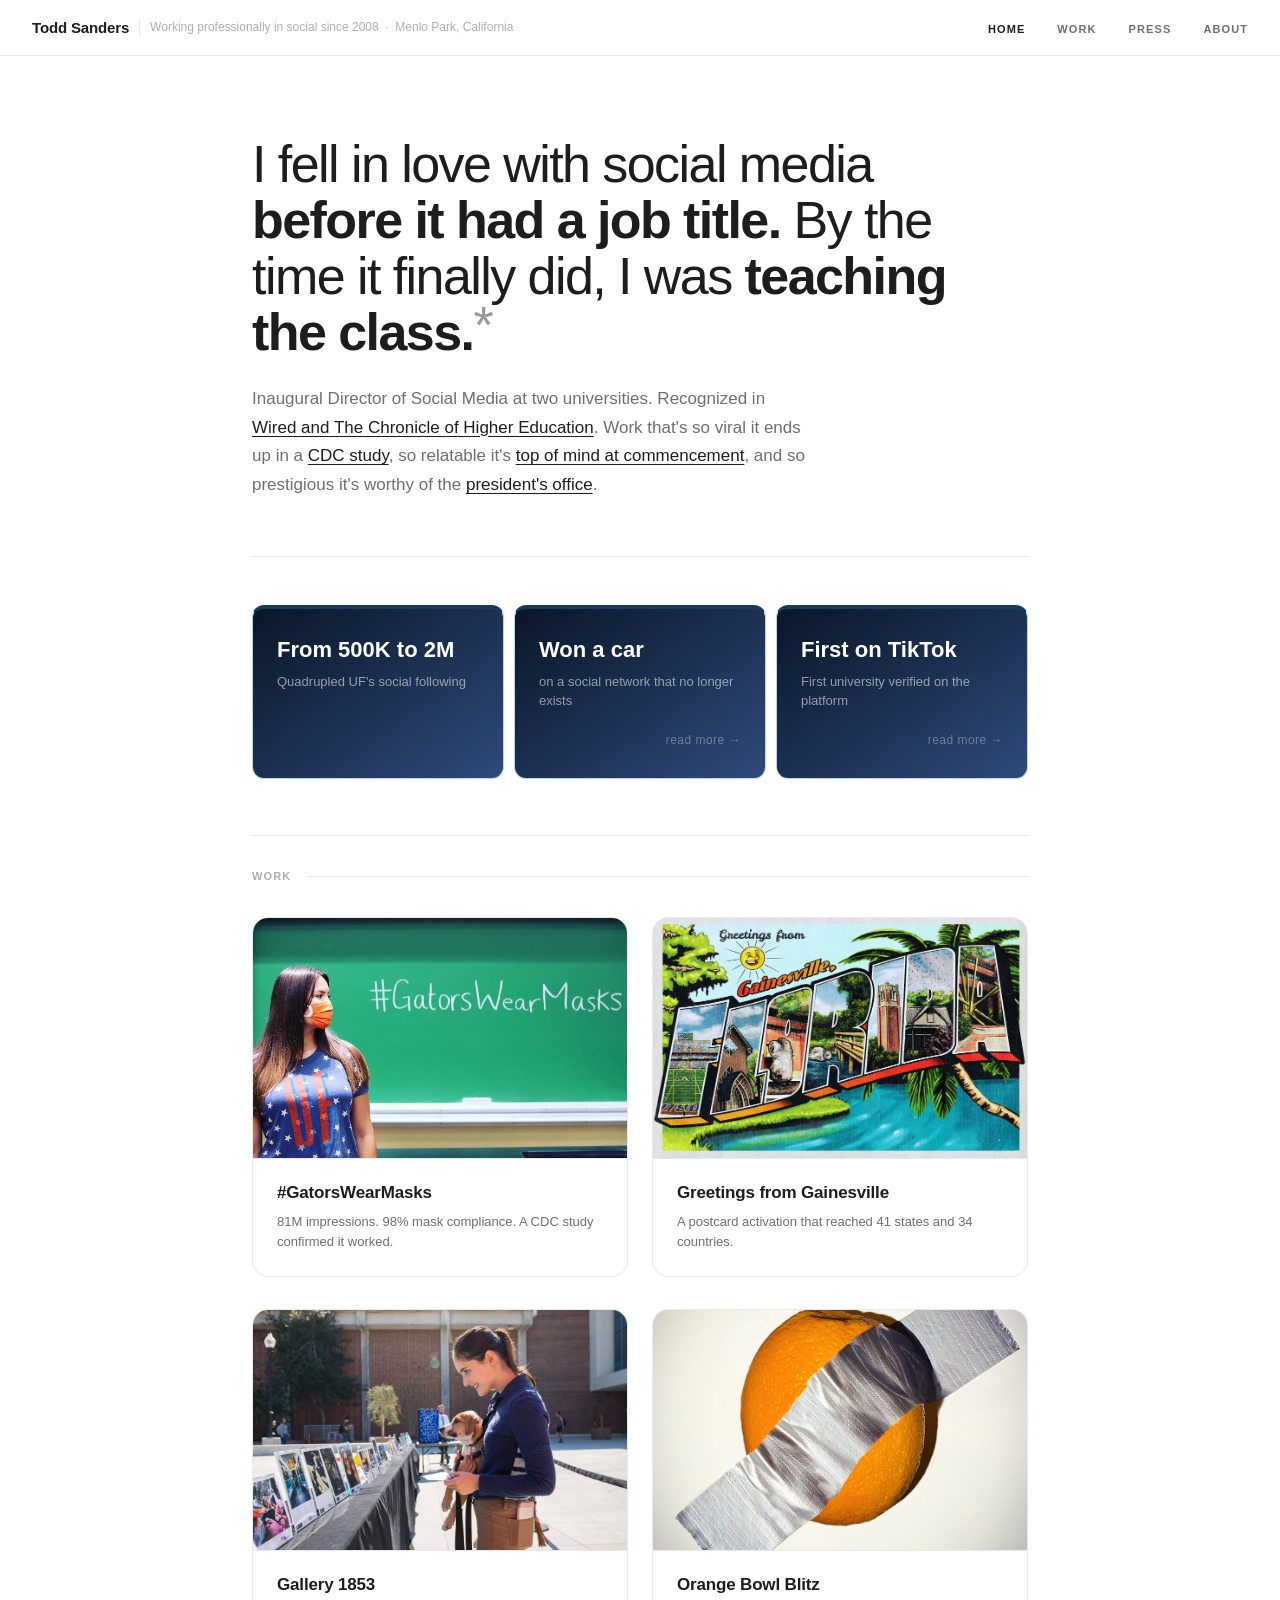
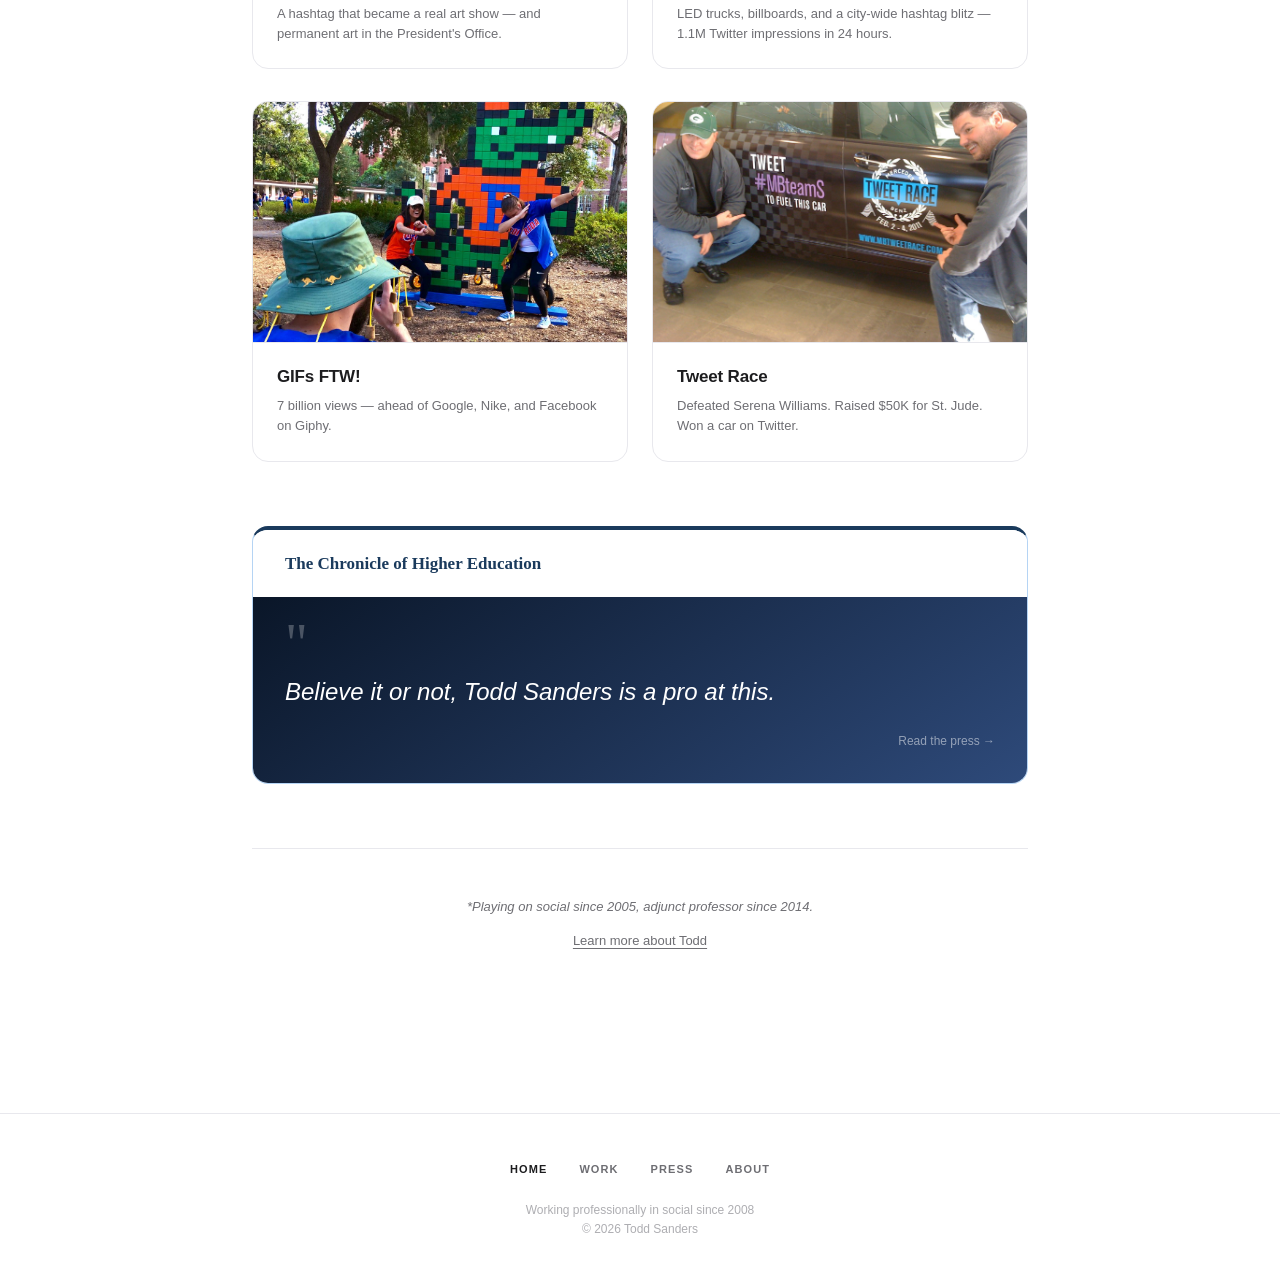
==== index.html @ 9d86676b "v11 a" ====
<!DOCTYPE html>
<html lang="en">
<head>
  <meta charset="UTF-8">
  <meta name="viewport" content="width=device-width, initial-scale=1.0">
  <title>Todd Sanders — Social Media</title>
  <link rel="stylesheet" href="assets/style.css">
</head>
<body>

<nav>
  <div class="nav-left">
    <a href="index.html" class="nav-logo">Todd Sanders</a>
    <span class="nav-tagline">Working professionally in social since 2008 &nbsp;·&nbsp; Menlo Park, California</span>
  </div>
  <ul class="nav-links">
    <li><a href="index.html" class="active">Home</a></li>
    <li><a href="index.html#projects">Work</a></li>
    <li><a href="press.html">Press</a></li>
    <li><a href="about.html">About</a></li>
  </ul>
</nav>

<main class="container">

  <!-- HERO -->
  <div style="padding:5rem 0 3.5rem; border-bottom:1px solid var(--border-light); margin-bottom:3rem;">
    <h1 style="font-size:clamp(32px,5vw,52px); letter-spacing:-0.03em; line-height:1.08; margin-bottom:1.5rem; max-width:700px; color:var(--text-primary);">
      <span style="font-weight:400;">I fell in love with social media </span><span style="font-weight:700;">before it had a job title.</span><span style="font-weight:400;"> By the time it finally did, I was </span><span style="font-weight:700;">teaching the class.</span><a href="#footnote" style="font-weight:400;font-size:1em;line-height:1;vertical-align:baseline;position:relative;top:-0.15em;text-decoration:none;color:#999999;transition:color 0.15s;" onmouseover="this.style.color='#1d1d1f'" onmouseout="this.style.color='#999999'">*</a>
    </h1>
    <p style="font-size:17px; color:var(--text-secondary); line-height:1.7; max-width:560px;">
      Inaugural Director of Social Media at two universities. Recognized in <a href="press.html" style="color:var(--text-primary); text-decoration:underline; text-underline-offset:3px;">Wired and The Chronicle of Higher Education</a>. Work that's so viral it ends up in a <a href="projects/gators-wear-masks.html" style="color:var(--text-primary); text-decoration:underline; text-underline-offset:3px;">CDC study</a>, so relatable it's <a href="projects/gifs-ftw.html" style="color:var(--text-primary); text-decoration:underline; text-underline-offset:3px;">top of mind at commencement</a>, and so prestigious it's worthy of the <a href="projects/gallery-1853.html" style="color:var(--text-primary); text-decoration:underline; text-underline-offset:3px;">president's office</a>.
    </p>
  </div>

  <!-- CAREER HIGHLIGHTS -->
  <div class="highlight-boxes">
    <div class="highlight-box no-hover" style="cursor:default;">
      <span class="card-big">From 500K to 2M</span>
      <span class="card-small">Quadrupled UF's social following</span>
    </div>
    <a href="projects/tweet-race.html" class="highlight-box">
      <span class="card-big">Won a car</span>
      <span class="card-small">on a social network that no longer exists</span>
      <span class="card-arrow">read more →</span>
    </a>
    <a href="press.html#tiktok" class="highlight-box">
      <span class="card-big">First on TikTok</span>
      <span class="card-small">First university verified on the platform</span>
      <span class="card-arrow">read more →</span>
    </a>
  </div>

  <!-- SELECTED WORK -->
  <div style="border-top:1px solid var(--border-light); margin-bottom:2rem; padding-top:2rem; display:flex; align-items:center; gap:1rem;" id="projects">
    <span style="font-size:11px; font-weight:600; letter-spacing:0.1em; text-transform:uppercase; color:var(--text-tertiary);">Work</span>
    <div style="flex:1; height:1px; background:var(--border-light);"></div>
  </div>
  <div class="project-grid">

    <a href="projects/gators-wear-masks.html" class="project-card">
      <img src="assets/images/gators-wear-masks/home-mask.jpg" alt="Student wearing a mask on the UF campus" class="project-card-img" style="object-position:center top;">
      <div class="project-card-body">
        <div class="project-card-title">#GatorsWearMasks</div>
        <div class="project-card-desc">81M impressions. 98% mask compliance. A CDC study confirmed it worked.</div>
      </div>
    </a>

    <a href="projects/greetings-from-gainesville.html" class="project-card">
      <img src="assets/images/greetings-from-gainesville/postcard-closeup.jpg" alt="Close-up of a Greetings from Gainesville postcard" class="project-card-img">
      <div class="project-card-body">
        <div class="project-card-title">Greetings from Gainesville</div>
        <div class="project-card-desc">A postcard activation that reached 41 states and 34 countries.</div>
      </div>
    </a>

    <a href="projects/gallery-1853.html" class="project-card">
      <img src="assets/images/gallery-1853/vote.jpg" alt="Students voting at the Gallery 1853 pop-up art show" class="project-card-img" style="object-position:center 20%;">
      <div class="project-card-body">
        <div class="project-card-title">Gallery 1853</div>
        <div class="project-card-desc">A hashtag that became a real art show — and permanent art in the President's Office.</div>
      </div>
    </a>

    <a href="projects/orange-bowl-blitz.html" class="project-card">
      <img src="assets/images/orange-bowl-blitz/orange-tape.jpg" alt="LED display truck in Miami for the Orange Bowl Blitz campaign" class="project-card-img" style="object-position:center 60%;">
      <div class="project-card-body">
        <div class="project-card-title">Orange Bowl Blitz</div>
        <div class="project-card-desc">LED trucks, billboards, and a city-wide hashtag blitz — 1.1M Twitter impressions in 24 hours.</div>
      </div>
    </a>

    <a href="projects/gifs-ftw.html" class="project-card">
      <img src="assets/images/gif-dominance/albert.jpg" alt="Albert the Alligator GIF mascot" class="project-card-img">
      <div class="project-card-body">
        <div class="project-card-title">GIFs FTW!</div>
        <div class="project-card-desc">7 billion views — ahead of Google, Nike, and Facebook on Giphy.</div>
      </div>
    </a>

    <a href="projects/tweet-race.html" class="project-card">
      <img src="assets/images/tweet-race/big-car.jpg" alt="Todd Sanders with the Mercedes-Benz won in the Tweet Race" class="project-card-img" style="object-position:center 60%;">
      <div class="project-card-body">
        <div class="project-card-title">Tweet Race</div>
        <div class="project-card-desc">Defeated Serena Williams. Raised $50K for St. Jude. Won a car on Twitter.</div>
      </div>
    </a>

  </div>

  <!-- PULL QUOTE -->
  <a href="press.html" style="display:block; text-decoration:none; margin-bottom:4rem;">
    <div style="border-radius:var(--radius-lg); overflow:hidden; border:1px solid #b5d4f4; border-top:4px solid #1a3a5c;">
      <div style="background:#ffffff; padding:1.25rem 2rem;">
        <span style="font-family:Georgia,'Times New Roman',serif; font-size:17px; font-weight:700; color:#1a3a5c; display:block;">The Chronicle of Higher Education</span>
      </div>
      <div style="background:linear-gradient(145deg, #0a1628 0%, #2e4a7a 100%); padding:1.75rem 2rem 2rem;">
        <span style="font-family:Georgia,'Times New Roman',serif; font-size:56px; line-height:0.7; color:#ffffff; opacity:0.25; display:block; margin-bottom:0.5rem;">"</span>
        <span style="font-size:24px; color:#ffffff; line-height:1.65; font-style:italic; display:block; margin-bottom:1.25rem;">Believe it or not, Todd Sanders is a pro at this.</span>
        <div style="display:flex; justify-content:flex-end;">
          <span style="font-size:12px; color:rgba(255,255,255,0.5);">Read the press →</span>
        </div>
      </div>
    </div>
  </a>

  <!-- BOTTOM TEASE -->
  <div id="footnote" style="border-top:1px solid var(--border-light); padding:3rem 0 4rem; text-align:center;">
    <p style="font-size:13px; color:var(--text-secondary); font-style:italic; margin-bottom:0.5rem;">*Playing on social since 2005, adjunct professor since 2014.</p>
    <a href="about.html" style="font-size:13px; color:var(--text-secondary); text-decoration:underline; text-underline-offset:3px; transition:color 0.15s;" onmouseover="this.style.color='var(--text-primary)'" onmouseout="this.style.color='var(--text-secondary)'">Learn more about Todd</a>
  </div>

</main>

<footer>
  <ul class="footer-links">
    <li><a href="index.html" class="active">Home</a></li>
    <li><a href="index.html#projects">Work</a></li>
    <li><a href="press.html">Press</a></li>
    <li><a href="about.html">About</a></li>
  </ul>
  <span class="footer-copy">Working professionally in social since 2008<br>&copy; 2026 Todd Sanders</span>
</footer>

<script>
  function updateActive() {
    var isProjects = window.location.hash === '#projects';
    document.querySelectorAll('.nav-links a, .footer-links a').forEach(function(a) {
      a.classList.remove('active');
    });
    if (isProjects) {
      document.querySelectorAll('a[href="index.html#projects"]').forEach(function(a) { a.classList.add('active'); });
    } else {
      document.querySelectorAll('a[href="index.html"]').forEach(function(a) { a.classList.add('active'); });
    }
  }
  updateActive();
  window.addEventListener('hashchange', updateActive);
</script>

</body>
</html>
---- assets/style.css ----
*, *::before, *::after { box-sizing: border-box; margin: 0; padding: 0; }

:root {
  --bg: #ffffff;
  --bg-secondary: #f5f5f7;
  --bg-card: #ffffff;
  --text-primary: #1d1d1f;
  --text-secondary: #6e6e73;
  --text-tertiary: #aeaeb2;
  --border: #d2d2d7;
  --border-light: #e8e8ed;
  --radius-sm: 4px;
  --radius-md: 10px;
  --radius-lg: 16px;
  --max-width: 840px;
}

body {
  font-family: -apple-system, BlinkMacSystemFont, "SF Pro Text", "Helvetica Neue", Arial, sans-serif;
  color: var(--text-primary);
  background: var(--bg);
  font-size: 17px;
  line-height: 1.6;
  -webkit-font-smoothing: antialiased;
}

a { color: inherit; text-decoration: none; }

/* NAV */
nav {
  border-bottom: 1px solid var(--border-light);
  padding: 0 2rem;
  display: flex;
  align-items: center;
  justify-content: space-between;
  height: 56px;
  position: sticky;
  top: 0;
  background: rgba(255,255,255,0.92);
  backdrop-filter: saturate(180%) blur(20px);
  -webkit-backdrop-filter: saturate(180%) blur(20px);
  z-index: 100;
}

.nav-left {
  display: flex;
  align-items: center;
  gap: 0;
}

.nav-logo {
  font-size: 15px;
  font-weight: 600;
  color: var(--text-primary);
  letter-spacing: -0.01em;
}

.nav-tagline {
  font-size: 12px;
  color: var(--text-tertiary);
  font-weight: 400;
  margin-left: 10px;
  padding-left: 10px;
  border-left: 1px solid var(--border-light);
}

.nav-links {
  display: flex;
  gap: 2rem;
  list-style: none;
}

.nav-links a {
  font-size: 11px;
  font-weight: 600;
  letter-spacing: 0.1em;
  text-transform: uppercase;
  color: var(--text-secondary);
  transition: color 0.15s;
}

.nav-links a:hover {
  color: var(--text-primary);
}

.nav-links a.active {
  color: var(--text-primary);
  font-weight: 600;
}

/* LAYOUT */
.container {
  max-width: var(--max-width);
  margin: 0 auto;
  padding: 0 2rem;
}

/* FULL WIDTH HERO IMAGE */
.hero-img-full {
  width: 100%;
  height: 500px;
  object-fit: cover;
  display: block;
}

/* PAGE HEADER */
.page-header {
  padding: 4rem 0 2.5rem;
  border-bottom: 1px solid var(--border-light);
  margin-bottom: 3rem;
}

.page-label {
  font-size: 11px;
  letter-spacing: 0.08em;
  color: var(--text-tertiary);
  text-transform: uppercase;
  margin-bottom: 0.75rem;
  font-weight: 500;
}

.page-header h1 {
  font-size: 40px;
  font-weight: 700;
  letter-spacing: -0.025em;
  line-height: 1.1;
  margin-bottom: 1rem;
  color: var(--text-primary);
}

.page-header p {
  font-size: 17px;
  color: var(--text-secondary);
  max-width: 580px;
  line-height: 1.65;
}

/* DIVIDER */
hr {
  border: none;
  border-top: 1px solid var(--border-light);
  margin: 2.5rem 0;
}

/* SECTION LABEL */
.section-label {
  font-size: 11px;
  letter-spacing: 0.08em;
  color: var(--text-tertiary);
  text-transform: uppercase;
  margin-bottom: 1rem;
  font-weight: 500;
}

/* STATS */
.stats {
  display: grid;
  grid-template-columns: repeat(auto-fit, minmax(140px, 1fr));
  gap: 1px;
  margin: 2rem 0;
  background: var(--border-light);
  border: 1px solid var(--border-light);
  border-radius: var(--radius-md);
  overflow: hidden;
}

.stat {
  background: var(--bg-secondary);
  padding: 1.5rem 1.25rem;
  text-align: center;
}

.stat-num {
  font-size: 32px;
  font-weight: 700;
  letter-spacing: -0.03em;
  display: block;
  margin-bottom: 4px;
  color: var(--text-primary);
}

.stat-label {
  font-size: 12px;
  color: var(--text-secondary);
}

/* FOOTER */
footer {
  border-top: 1px solid var(--border-light);
  padding: 2.5rem 2rem;
  display: flex;
  flex-direction: column;
  align-items: center;
  gap: 1.25rem;
  margin-top: 6rem;
}

footer .footer-links {
  display: flex;
  gap: 2rem;
  list-style: none;
}

footer .footer-links a {
  font-size: 11px;
  font-weight: 600;
  letter-spacing: 0.1em;
  text-transform: uppercase;
  color: var(--text-secondary);
  text-decoration: none;
  transition: color 0.15s;
}

footer .footer-links a:hover {
  color: var(--text-primary);
}

footer .footer-links a.active {
  color: var(--text-primary);
}

footer .footer-copy {
  font-size: 12px;
  color: var(--text-tertiary);
  text-align: center;
}

/* PROJECT PAGE */
.hero-img {
  width: 100%;
  height: 420px;
  object-fit: cover;
  display: block;
  margin-bottom: 2.5rem;
}

.body-text {
  font-size: 17px;
  color: var(--text-secondary);
  line-height: 1.75;
  margin-bottom: 1.5rem;
}

.goal-block {
  border-left: 3px solid var(--text-primary);
  padding-left: 1.5rem;
  margin: 2rem 0 2.5rem;
}

.goal-block p {
  font-size: 19px;
  color: var(--text-primary);
  line-height: 1.65;
  font-weight: 400;
}

.gallery {
  display: grid;
  grid-template-columns: 1fr 1fr;
  gap: 8px;
  margin: 2rem 0;
}

.gallery-item {
  border-radius: var(--radius-md);
  overflow: hidden;
  background: var(--bg-secondary);
}

.gallery-item img {
  width: 100%;
  height: 220px;
  object-fit: cover;
  display: block;
}

.gallery-item.wide { grid-column: span 2; }
.gallery-item.wide img { height: 280px; object-fit: cover; object-position: center 40%; }

.caption {
  font-size: 12px;
  color: var(--text-tertiary);
  padding: 8px 12px;
}

/* BACK LINK */
.back-link {
  display: inline-flex;
  align-items: center;
  gap: 6px;
  font-size: 14px;
  color: var(--text-secondary);
  margin-bottom: 2rem;
  margin-top: 2rem;
  transition: color 0.15s;
}

.back-link:hover { color: var(--text-primary); }

/* PROJECT NAV */
.project-nav {
  display: flex;
  justify-content: space-between;
  align-items: center;
  padding: 1.5rem 0;
  border-top: 1px solid var(--border-light);
  margin: 3rem 0 2rem;
}

.project-nav a {
  font-size: 14px;
  color: var(--text-secondary);
  text-decoration: underline;
  text-underline-offset: 3px;
  transition: color 0.15s;
}

.project-nav a:hover { color: var(--text-primary); }

/* TWEET CARD */
.tweet-card {
  border: 1px solid var(--border-light);
  border-radius: var(--radius-lg);
  overflow: hidden;
  margin: 1.5rem 0;
  max-width: 540px;
  background: var(--bg-secondary);
}

.tweet-card img { width: 100%; display: block; }

/* PROJECT CARDS - HOMEPAGE */
.project-grid {
  display: grid;
  grid-template-columns: 1fr 1fr;
  gap: 2rem 1.5rem;
  margin-bottom: 4rem;
}

.project-card {
  text-decoration: none;
  color: inherit;
  display: block;
  border: 1px solid var(--border-light);
  border-radius: var(--radius-lg);
  overflow: hidden;
  transition: border-color 0.2s, box-shadow 0.2s;
}

.project-card:hover {
  border-color: var(--border);
  box-shadow: 0 2px 12px rgba(0,0,0,0.06);
}

.project-card:hover .project-card-title {
  text-decoration: underline;
  text-underline-offset: 3px;
}

.project-card-img {
  width: 100%;
  height: 240px;
  object-fit: cover;
  display: block;
  border-radius: 0;
  margin-bottom: 0;
}

.project-card-body {
  padding: 1.25rem 1.5rem 1.5rem;
  border-top: 1px solid var(--border-light);
}

.project-card-title {
  font-size: 17px;
  font-weight: 600;
  margin-bottom: 0.35rem;
  color: var(--text-primary);
  letter-spacing: -0.01em;
}

.project-card-desc {
  font-size: 13px;
  color: var(--text-secondary);
  line-height: 1.55;
}

/* CAREER HIGHLIGHT BOXES */
.highlight-boxes {
  display: grid;
  grid-template-columns: repeat(3, 1fr);
  gap: 10px;
  margin: 2.5rem 0 3.5rem;
}

.highlight-box {
  background: linear-gradient(145deg, #0a1628 0%, #2e4a7a 100%);
  border-radius: 12px;
  padding: 1.75rem 1.5rem;
  text-decoration: none;
  color: #ffffff;
  display: flex;
  flex-direction: column;
  border-top: 4px solid #1a3a5c;
  border-left: 1px solid #b5d4f4;
  border-right: 1px solid #b5d4f4;
  border-bottom: 1px solid #b5d4f4;
  transition: background 0.15s;
}

.highlight-box:hover {
  background: linear-gradient(145deg, #152038 0%, #3a5a8e 100%);
}

.highlight-box.no-hover:hover {
  background: linear-gradient(145deg, #0a1628 0%, #2e4a7a 100%);
}

.highlight-box .card-big {
  font-size: 22px;
  font-weight: 600;
  line-height: 1.2;
  display: block;
  margin-bottom: 0.5rem;
  color: #ffffff;
}

.highlight-box .card-small {
  font-size: 13px;
  color: rgba(255,255,255,0.55);
  line-height: 1.5;
  display: block;
  flex: 1;
}

.highlight-box .card-arrow {
  display: block;
  text-align: right;
  font-size: 12px;
  letter-spacing: 0.04em;
  color: rgba(255,255,255,0.35);
  margin-top: 1.25rem;
}

.highlight-box:hover .card-arrow {
  color: rgba(255,255,255,0.7);
}

/* VIDEO EMBED */
.video-wrap {
  position: relative;
  padding-bottom: 56.25%;
  height: 0;
  overflow: hidden;
  border-radius: var(--radius-lg);
  margin: 2rem 0;
  background: var(--bg-secondary);
}

.video-wrap iframe {
  position: absolute;
  top: 0; left: 0;
  width: 100%; height: 100%;
  border: none;
}

/* SCREENSHOT */
.screenshot-img {
  width: 100%;
  border-radius: var(--radius-md);
  border: 1px solid var(--border-light);
  display: block;
  margin: 1.5rem 0;
}

/* PRESS PAGE */
.press-grid {
  display: flex;
  flex-direction: column;
  gap: 0;
}

.press-card {
  padding: 2rem 0;
  border-bottom: 1px solid var(--border-light);
}

.press-card:first-child { border-top: 1px solid var(--border-light); }

.press-quote {
  font-size: 17px;
  line-height: 1.7;
  color: var(--text-primary);
  margin-bottom: 1rem;
}

.press-source {
  display: flex;
  align-items: center;
  justify-content: space-between;
  flex-wrap: wrap;
  gap: 8px;
}

.press-pub {
  font-size: 13px;
  font-weight: 600;
  color: var(--text-primary);
}

.press-date { font-size: 13px; color: var(--text-tertiary); }

.press-link {
  font-size: 12px;
  color: var(--text-secondary);
  border: 1px solid var(--border);
  padding: 3px 12px;
  border-radius: 20px;
  transition: background 0.15s;
}

.press-link:hover { background: var(--bg-secondary); }

.press-tag {
  display: inline-block;
  font-size: 10px;
  font-weight: 700;
  letter-spacing: 0.1em;
  text-transform: uppercase;
  color: var(--text-tertiary);
  margin-bottom: 0.75rem;
}

.press-pub-italic {
  font-size: 13px;
  font-weight: 300;
  font-style: italic;
  color: var(--text-tertiary);
}

/* FEATURE ARTICLES */
.feature-articles {
  display: flex;
  flex-direction: column;
  gap: 1.5rem;
  margin-bottom: 2.5rem;
}

.feature-card {
  border: 1px solid var(--border-light);
  border-radius: var(--radius-lg);
  overflow: hidden;
  background: var(--bg-card);
}

.feature-card--chronicle { border-top: 4px solid #1a3a5c; }
.feature-card--wired { border-top: 4px solid #6B21A8; }

.feature-pub {
  font-size: 17px;
  font-weight: 700;
  margin-bottom: 0.75rem;
}

.feature-pub--chronicle {
  font-family: Georgia, "Times New Roman", serif;
  color: #1a3a5c;
}

.feature-pub--wired {
  font-size: 17px;
  font-weight: 900;
  color: #6B21A8;
  letter-spacing: -0.03em;
  text-transform: uppercase;
}

.feature-card .feature-pub,
.feature-card .feature-headline,
.feature-card .feature-desc {
  padding: 0;
}

.feature-card > .feature-pub,
.feature-card > h2.feature-headline,
.feature-card > p.feature-desc {
  padding: 0 2rem;
}

.feature-card > .feature-pub { padding-top: 2rem; }
.feature-card > p.feature-desc { padding-bottom: 1.5rem; }

.feature-headline {
  font-size: 20px;
  font-weight: 700;
  letter-spacing: -0.02em;
  line-height: 1.25;
  margin-bottom: 0.75rem;
  padding: 0 2rem;
}

.feature-desc {
  font-size: 14px;
  color: var(--text-secondary);
  line-height: 1.7;
  margin-bottom: 0;
  padding: 0 2rem 1.5rem;
}

.feature-quote-band {
  padding: 1.5rem 2rem 1.75rem;
}

.feature-quote-band--chronicle {
  background: linear-gradient(145deg, #0a1628 0%, #2e4a7a 100%);
}

.feature-quote-band--wired {
  background: linear-gradient(145deg, #2d0a4e 0%, #6B21A8 100%);
}

.feature-quote-mark {
  font-family: Georgia, serif;
  font-size: 72px;
  line-height: 0.7;
  color: #ffffff;
  opacity: 0.25;
  display: block;
  margin-bottom: 0.4rem;
}

.feature-quote-text {
  font-size: 16px;
  color: #ffffff;
  line-height: 1.75;
  font-style: italic;
  display: block;
  margin-bottom: 0.75rem;
}

.feature-quote-cite {
  font-size: 12px;
  color: rgba(255,255,255,0.5);
  font-style: normal;
  display: block;
}

.feature-meta {
  display: flex;
  align-items: center;
  justify-content: flex-end;
  padding: 1rem 2rem;
  border-top: 1px solid var(--border-light);
}

.feature-date { font-size: 13px; color: var(--text-tertiary); }

.press-link-plain {
  font-size: 12px;
  letter-spacing: 0.04em;
  color: rgba(0,0,0,0.35);
  text-decoration: none;
  transition: color 0.15s;
}

.press-link-plain:hover { color: var(--text-primary); }

/* AWARDS */
.awards-grid {
  display: grid;
  grid-template-columns: 1fr 1fr;
  gap: 10px;
  margin: 2.5rem 0;
}

.award-card {
  background: linear-gradient(145deg, #0a1628 0%, #2e4a7a 100%);
  border-radius: var(--radius-md);
  padding: 1.75rem 1.5rem;
  border-top: 4px solid #1a3a5c;
  border-left: 1px solid #b5d4f4;
  border-right: 1px solid #b5d4f4;
  border-bottom: 1px solid #b5d4f4;
  display: flex;
  flex-direction: column;
}

.award-medal {
  font-size: 10px;
  font-weight: 700;
  letter-spacing: 0.1em;
  text-transform: uppercase;
  color: rgba(255,255,255,0.4);
  margin-bottom: 0.5rem;
}

.award-title {
  font-size: 17px;
  font-weight: 600;
  color: #ffffff;
  line-height: 1.3;
  margin-bottom: 0.25rem;
  letter-spacing: -0.01em;
  flex: 1;
}

.award-org {
  font-size: 13px;
  color: rgba(255,255,255,0.45);
  margin-top: 0.75rem;
}

/* RANKINGS */
.rankings-callout {
  background: var(--bg-secondary);
  border-radius: var(--radius-lg);
  padding: 2rem;
  margin: 2.5rem 0;
  display: flex;
  gap: 2rem;
  align-items: flex-start;
  flex-wrap: wrap;
}

.ranking-item { flex: 1; min-width: 160px; }

.ranking-num {
  font-size: 52px;
  font-weight: 700;
  letter-spacing: -0.04em;
  line-height: 1;
  margin-bottom: 4px;
  color: var(--text-primary);
}

.ranking-context { font-size: 13px; color: var(--text-secondary); line-height: 1.5; }
.ranking-source { font-size: 11px; color: var(--text-tertiary); margin-top: 4px; }

/* COMING SOON */
.coming-soon {
  padding: 8rem 0;
  text-align: center;
}

.coming-soon h2 {
  font-size: 36px;
  font-weight: 700;
  letter-spacing: -0.025em;
  margin-bottom: 1rem;
}

.coming-soon p {
  font-size: 17px;
  color: var(--text-secondary);
}

/* MOBILE */
@media (max-width: 680px) {
  nav { padding: 0 1rem; }
  .nav-tagline { display: none; }
  .container { padding: 0 1.25rem; }
  .hero-img-full { height: 260px; }
  .hero-img { height: 240px; }
  .page-header h1 { font-size: 28px; }
  .project-grid { grid-template-columns: 1fr; }
  .highlight-boxes { grid-template-columns: 1fr; }
  .gallery { grid-template-columns: 1fr; }
  .gallery-item.wide { grid-column: span 1; }
  .awards-grid { grid-template-columns: 1fr; }
  .rankings-callout { flex-direction: column; gap: 1.5rem; }
  .project-nav { flex-direction: row; }
  .stats { grid-template-columns: 1fr 1fr; }
}
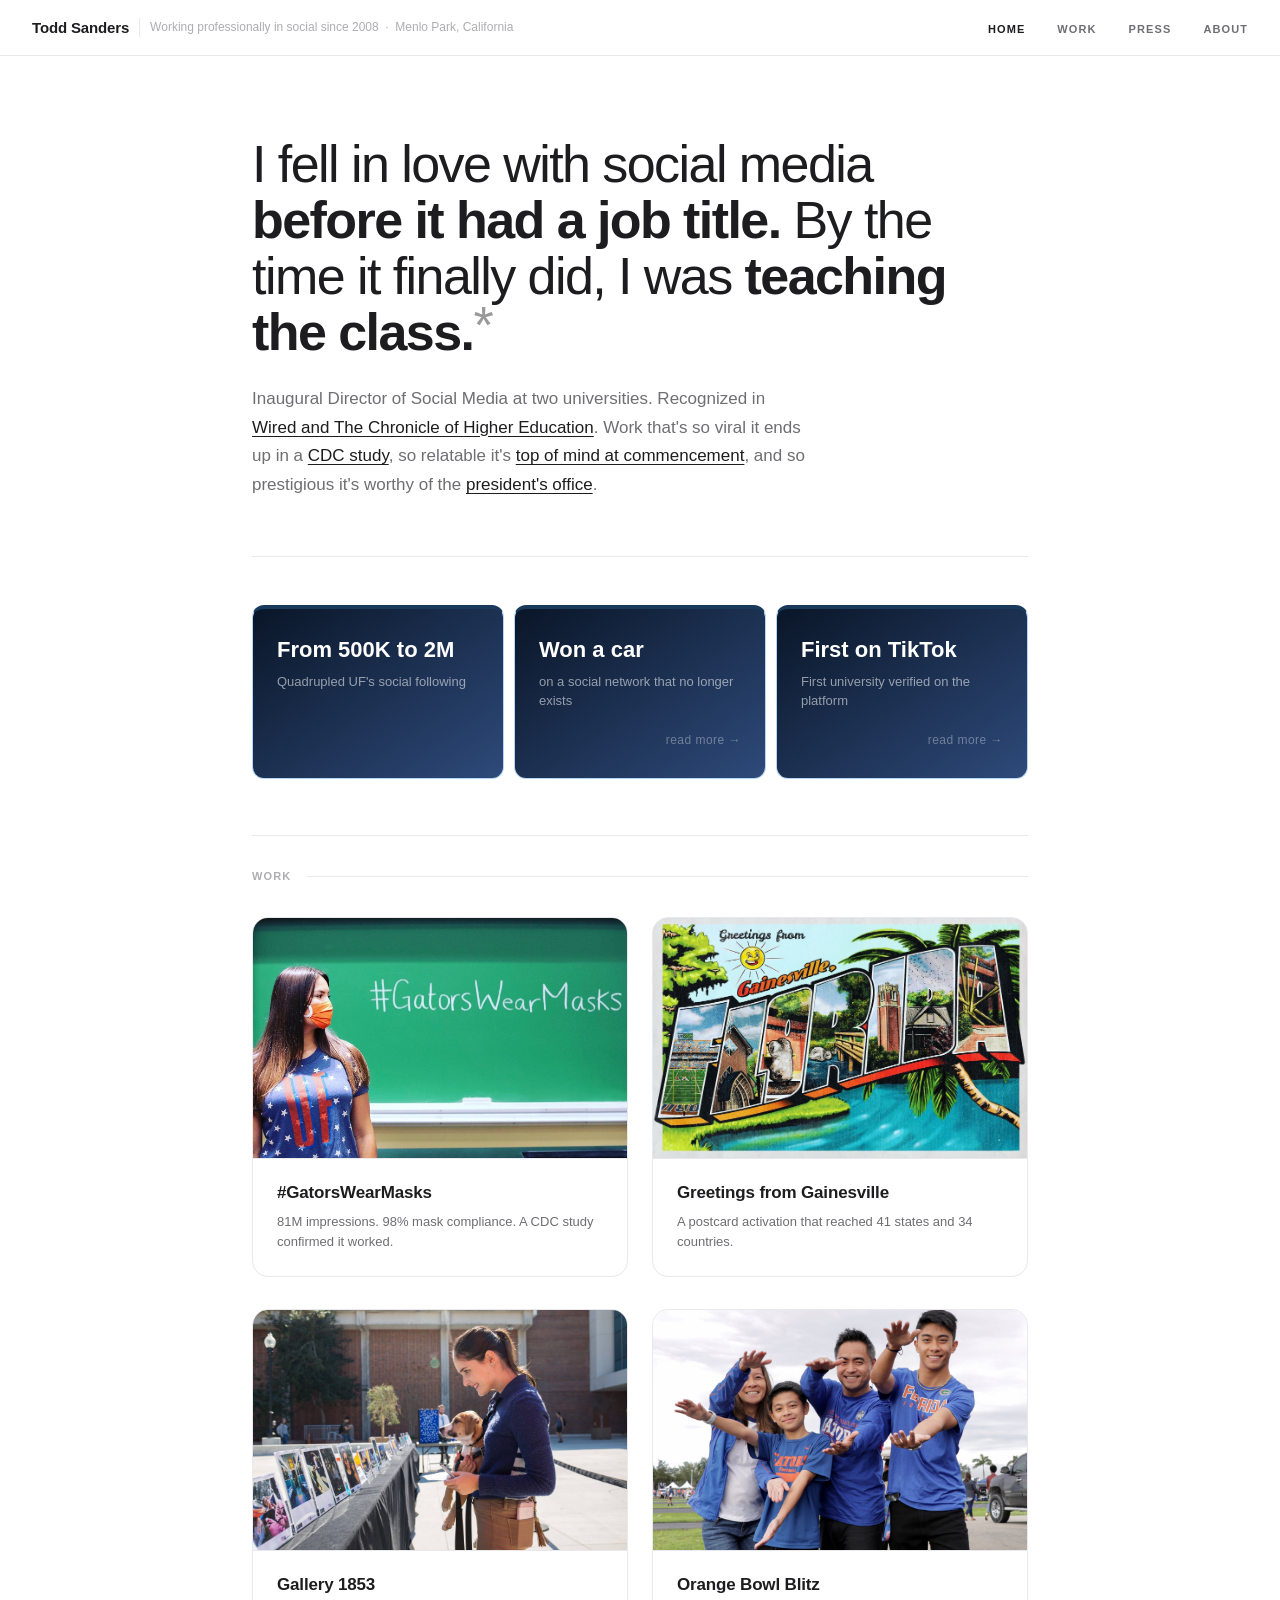
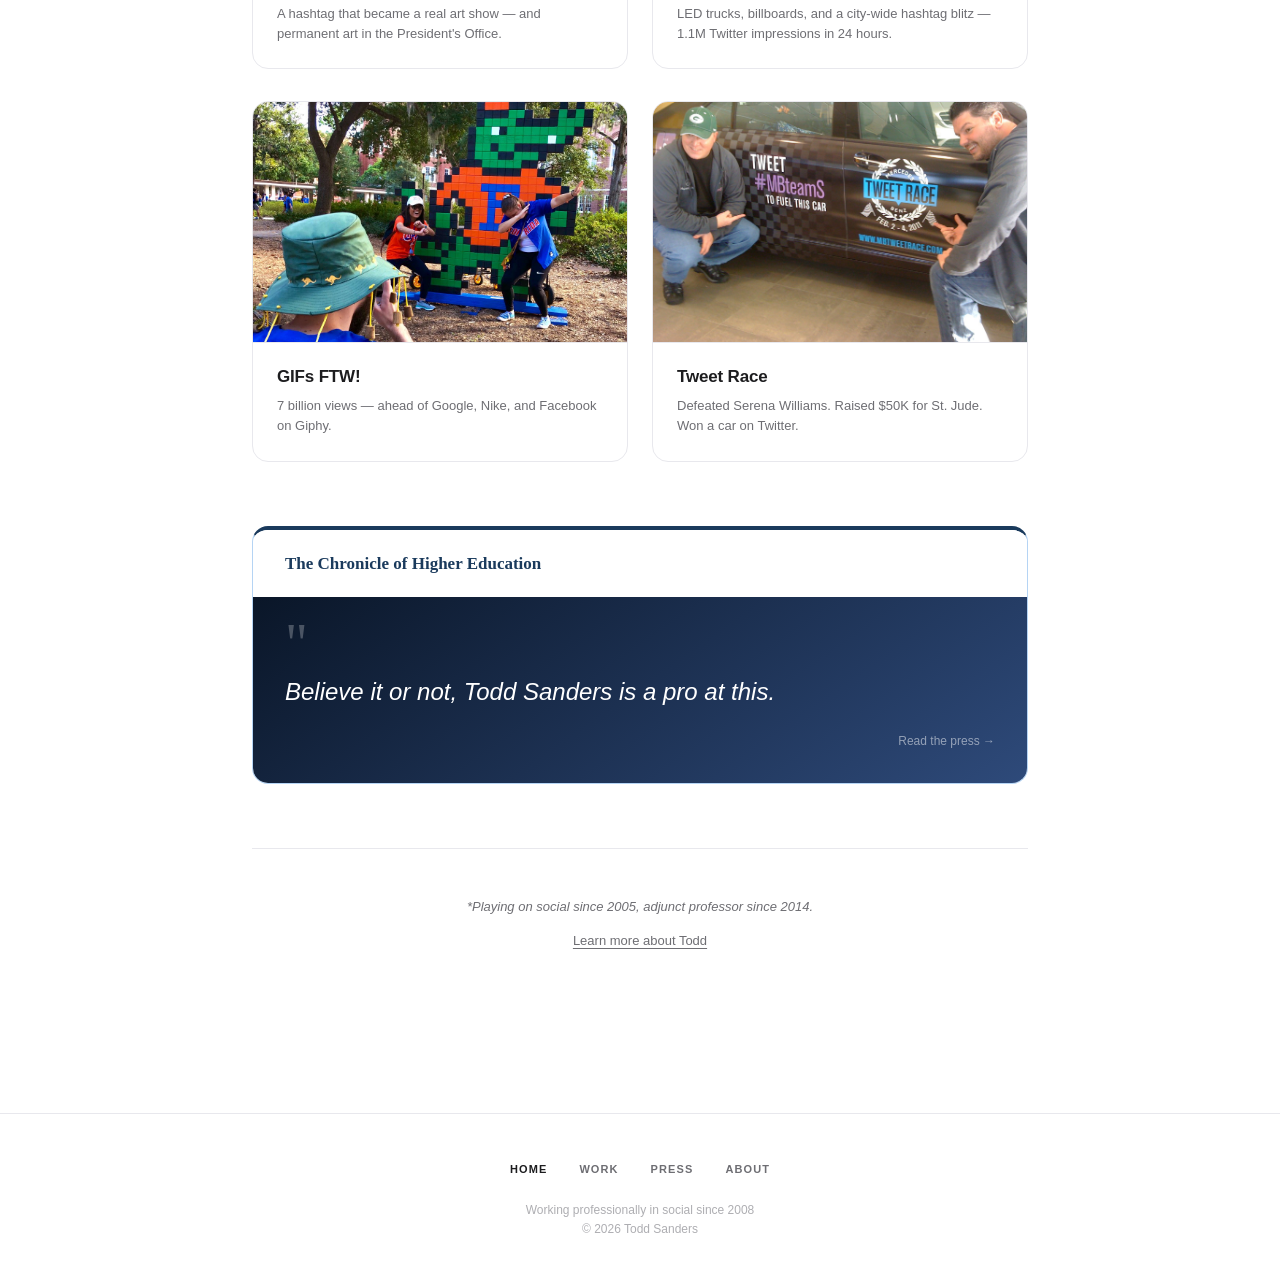
==== commit 21c81599: "v11 abc" ====
--- a/index.html
+++ b/index.html
@@ -83,7 +83,7 @@
     </a>
 
     <a href="projects/orange-bowl-blitz.html" class="project-card">
-      <img src="assets/images/orange-bowl-blitz/orange-tape.jpg" alt="LED display truck in Miami for the Orange Bowl Blitz campaign" class="project-card-img" style="object-position:center 60%;">
+      <img src="assets/images/orange-bowl-blitz/fam.jpg" alt="LED display truck in Miami for the Orange Bowl Blitz campaign" class="project-card-img" style="object-position:center 60%;">
       <div class="project-card-body">
         <div class="project-card-title">Orange Bowl Blitz</div>
         <div class="project-card-desc">LED trucks, billboards, and a city-wide hashtag blitz — 1.1M Twitter impressions in 24 hours.</div>
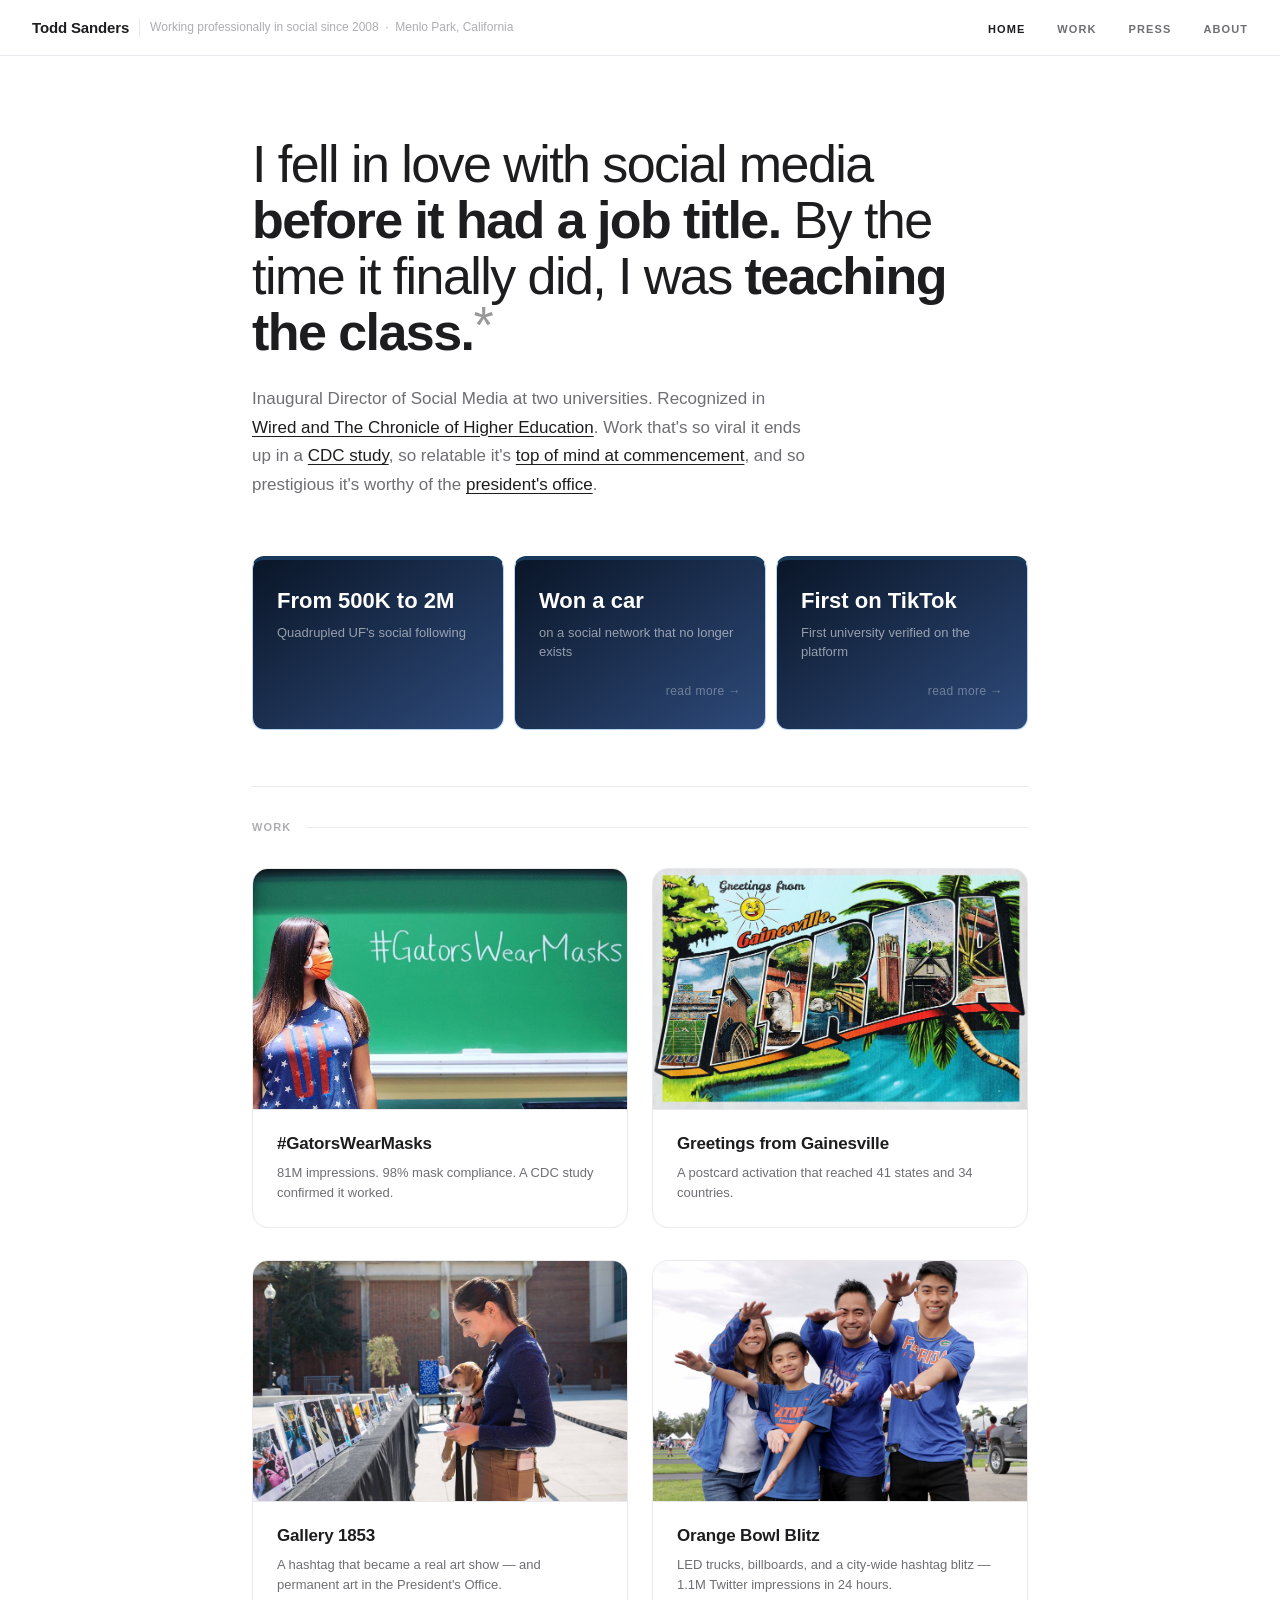
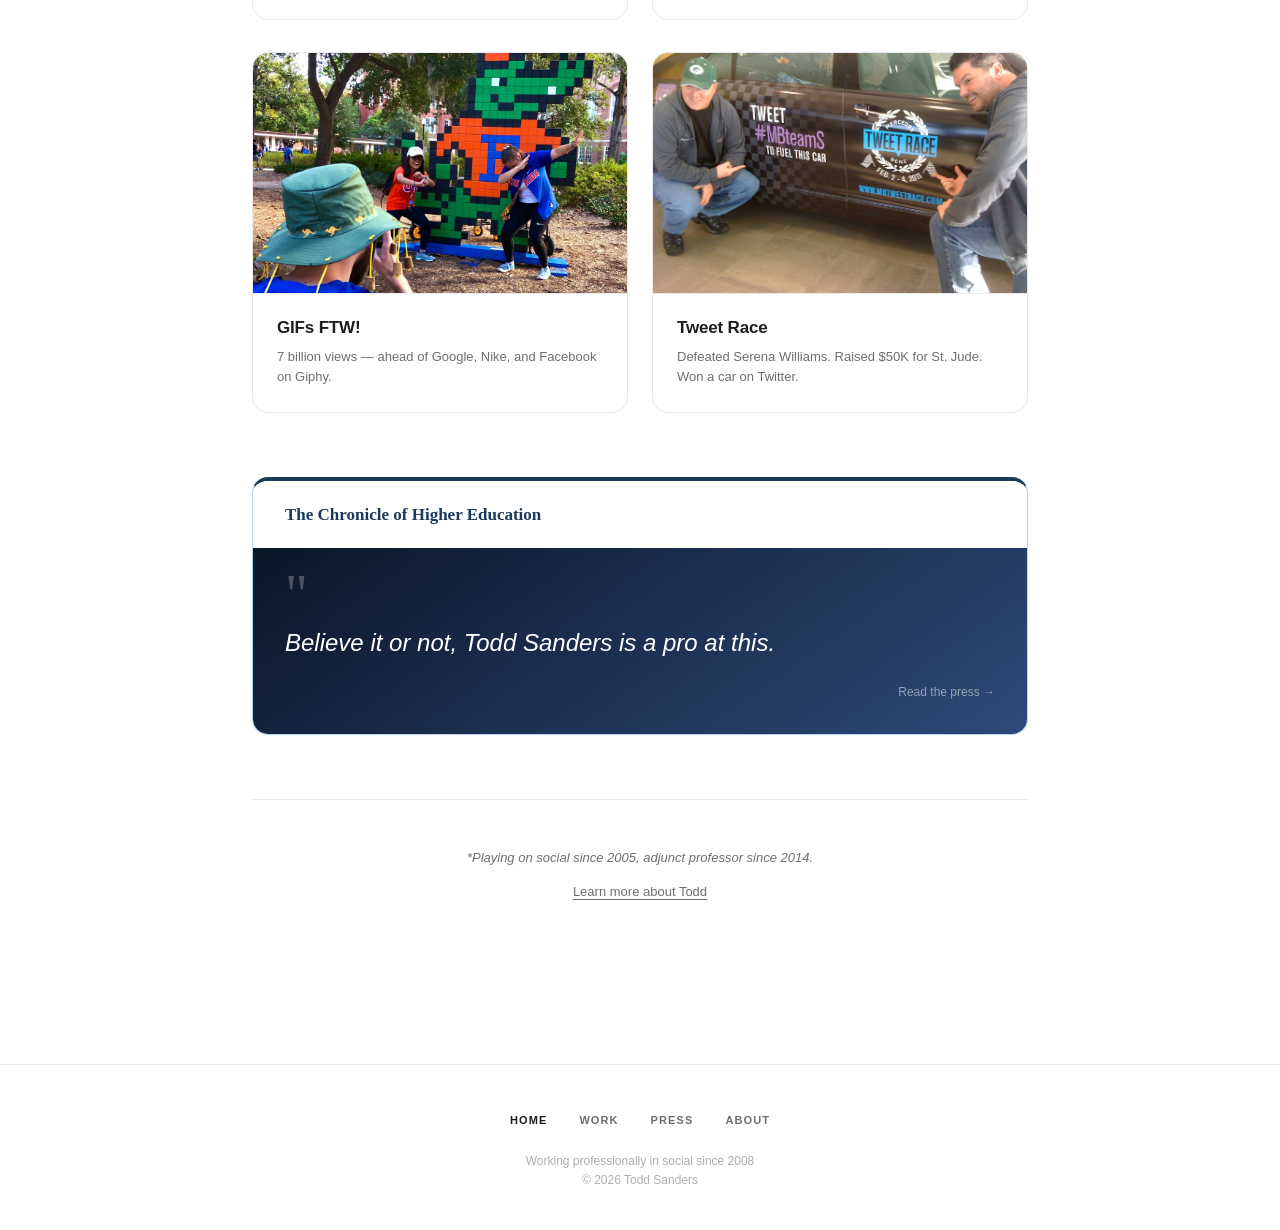
==== commit d82f9d01: "v11 gn" ====
--- a/index.html
+++ b/index.html
@@ -24,7 +24,7 @@
 <main class="container">
 
   <!-- HERO -->
-  <div style="padding:5rem 0 3.5rem; border-bottom:1px solid var(--border-light); margin-bottom:3rem;">
+  <div style="padding:5rem 0 1rem; margin-bottom:0;">
     <h1 style="font-size:clamp(32px,5vw,52px); letter-spacing:-0.03em; line-height:1.08; margin-bottom:1.5rem; max-width:700px; color:var(--text-primary);">
       <span style="font-weight:400;">I fell in love with social media </span><span style="font-weight:700;">before it had a job title.</span><span style="font-weight:400;"> By the time it finally did, I was </span><span style="font-weight:700;">teaching the class.</span><a href="#footnote" style="font-weight:400;font-size:1em;line-height:1;vertical-align:baseline;position:relative;top:-0.15em;text-decoration:none;color:#999999;transition:color 0.15s;" onmouseover="this.style.color='#1d1d1f'" onmouseout="this.style.color='#999999'">*</a>
     </h1>
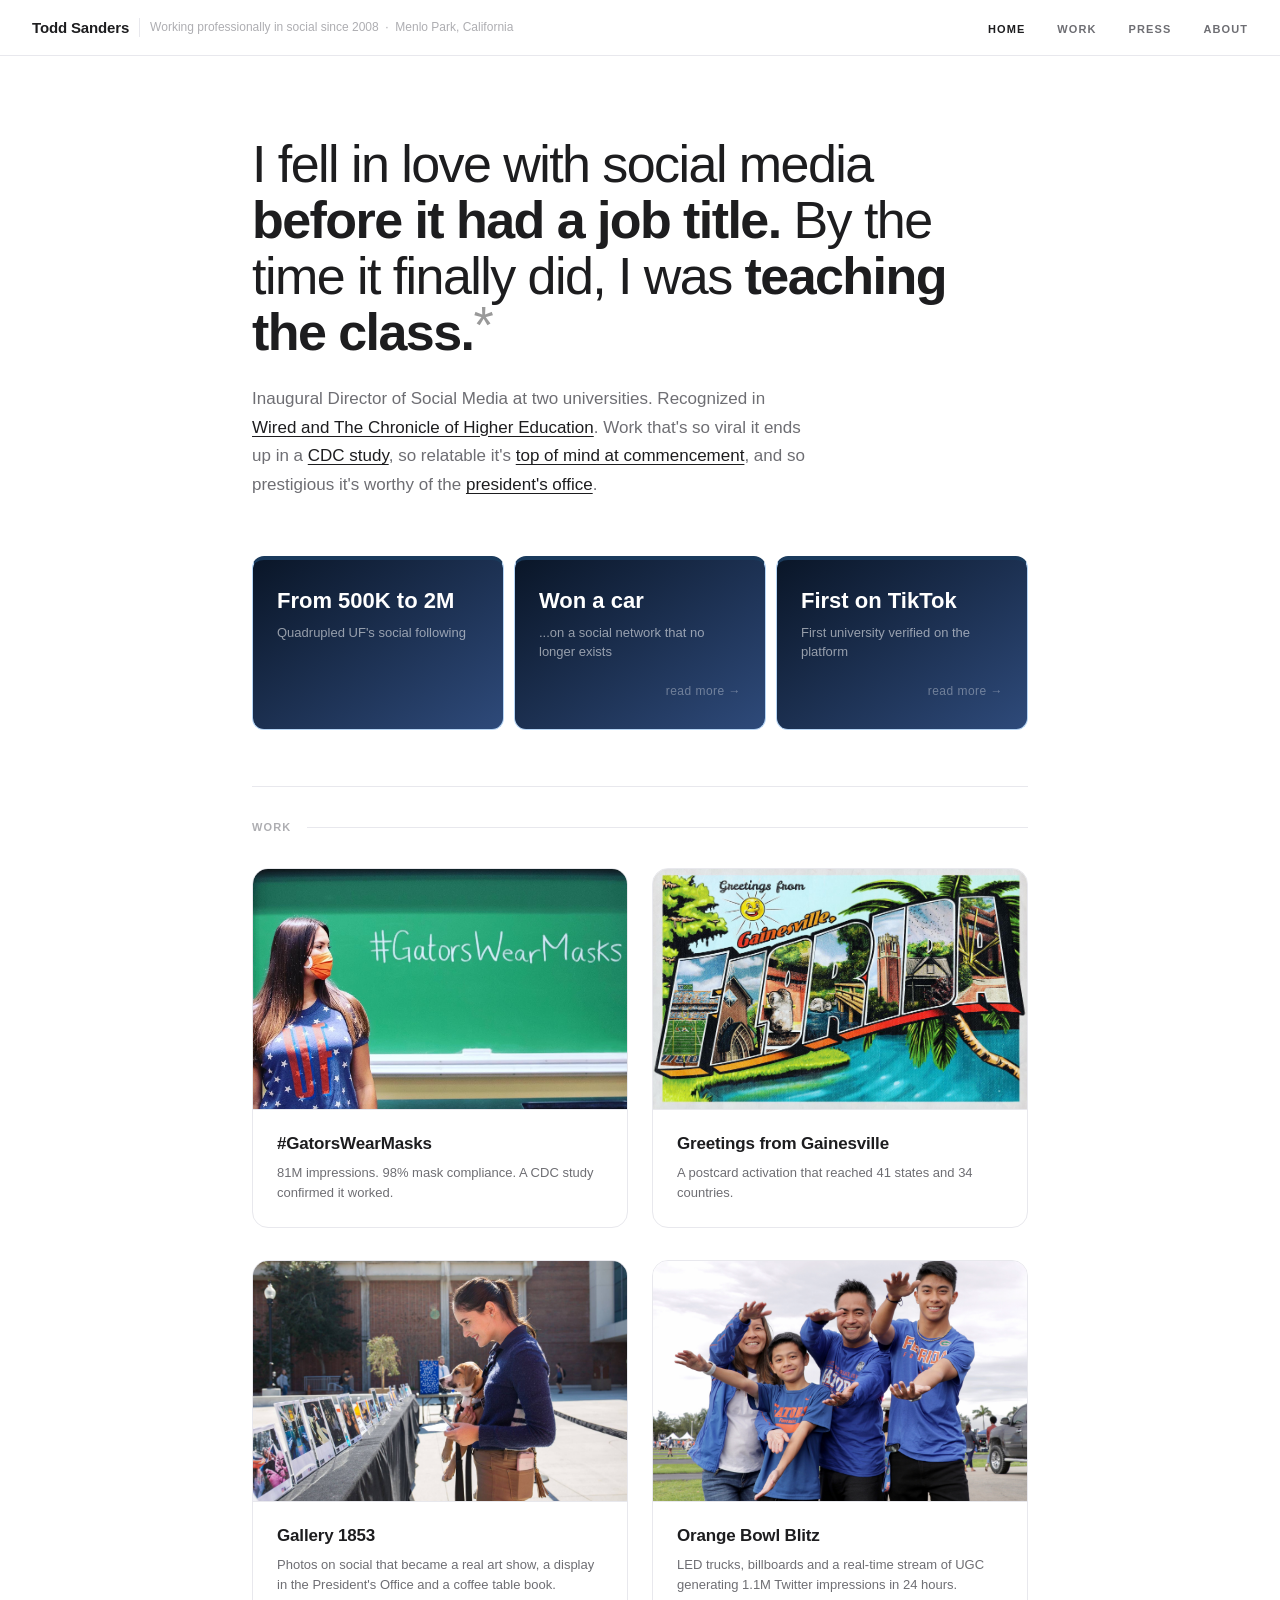
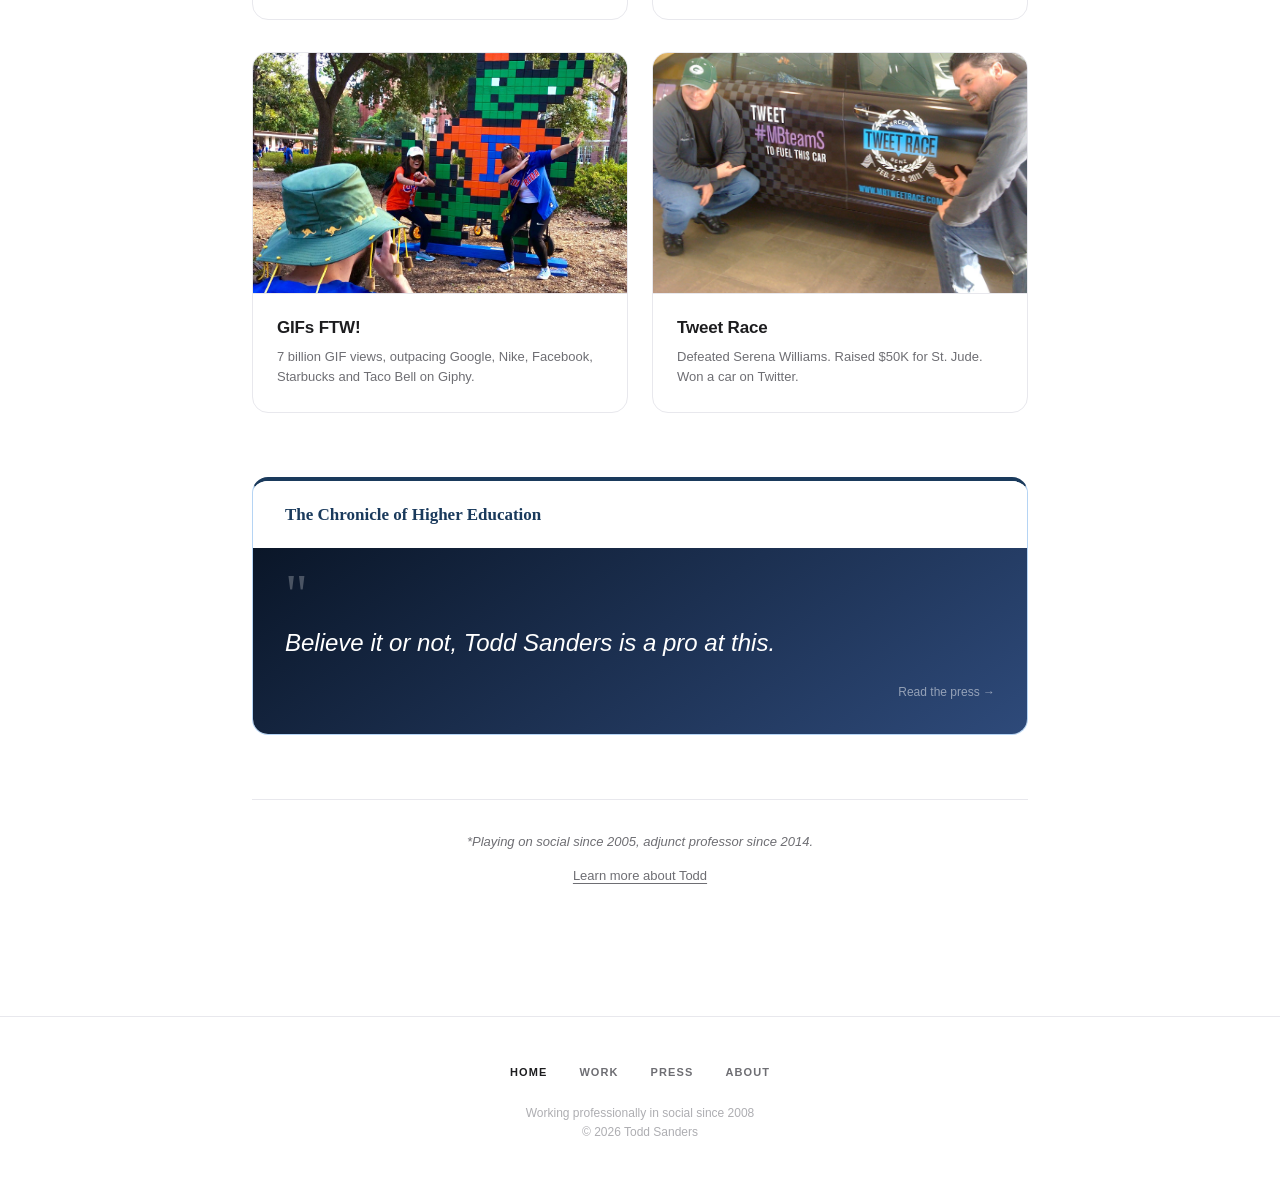
==== commit 52415b11: "fin1" ====
--- a/index.html
+++ b/index.html
@@ -41,7 +41,7 @@
     </div>
     <a href="projects/tweet-race.html" class="highlight-box">
       <span class="card-big">Won a car</span>
-      <span class="card-small">on a social network that no longer exists</span>
+      <span class="card-small">...on a social network that no longer exists</span>
       <span class="card-arrow">read more →</span>
     </a>
     <a href="press.html#tiktok" class="highlight-box">
@@ -78,7 +78,7 @@
       <img src="assets/images/gallery-1853/vote.jpg" alt="Students voting at the Gallery 1853 pop-up art show" class="project-card-img" style="object-position:center 20%;">
       <div class="project-card-body">
         <div class="project-card-title">Gallery 1853</div>
-        <div class="project-card-desc">A hashtag that became a real art show — and permanent art in the President's Office.</div>
+        <div class="project-card-desc">Photos on social that became a real art show, a display in the President's Office and a coffee table book.</div>
       </div>
     </a>
 
@@ -86,7 +86,7 @@
       <img src="assets/images/orange-bowl-blitz/fam.jpg" alt="LED display truck in Miami for the Orange Bowl Blitz campaign" class="project-card-img" style="object-position:center 60%;">
       <div class="project-card-body">
         <div class="project-card-title">Orange Bowl Blitz</div>
-        <div class="project-card-desc">LED trucks, billboards, and a city-wide hashtag blitz — 1.1M Twitter impressions in 24 hours.</div>
+        <div class="project-card-desc">LED trucks, billboards and a real-time stream of UGC generating 1.1M Twitter impressions in 24 hours.</div>
       </div>
     </a>
 
@@ -94,7 +94,7 @@
       <img src="assets/images/gif-dominance/albert.jpg" alt="Albert the Alligator GIF mascot" class="project-card-img">
       <div class="project-card-body">
         <div class="project-card-title">GIFs FTW!</div>
-        <div class="project-card-desc">7 billion views — ahead of Google, Nike, and Facebook on Giphy.</div>
+        <div class="project-card-desc">7 billion GIF views, outpacing Google, Nike, Facebook, Starbucks and Taco Bell on Giphy.</div>
       </div>
     </a>
 
@@ -125,7 +125,7 @@
   </a>
 
   <!-- BOTTOM TEASE -->
-  <div id="footnote" style="border-top:1px solid var(--border-light); padding:3rem 0 4rem; text-align:center;">
+  <div id="footnote" style="border-top:1px solid var(--border-light); padding:2rem 0 2rem; text-align:center;">
     <p style="font-size:13px; color:var(--text-secondary); font-style:italic; margin-bottom:0.5rem;">*Playing on social since 2005, adjunct professor since 2014.</p>
     <a href="about.html" style="font-size:13px; color:var(--text-secondary); text-decoration:underline; text-underline-offset:3px; transition:color 0.15s;" onmouseover="this.style.color='var(--text-primary)'" onmouseout="this.style.color='var(--text-secondary)'">Learn more about Todd</a>
   </div>
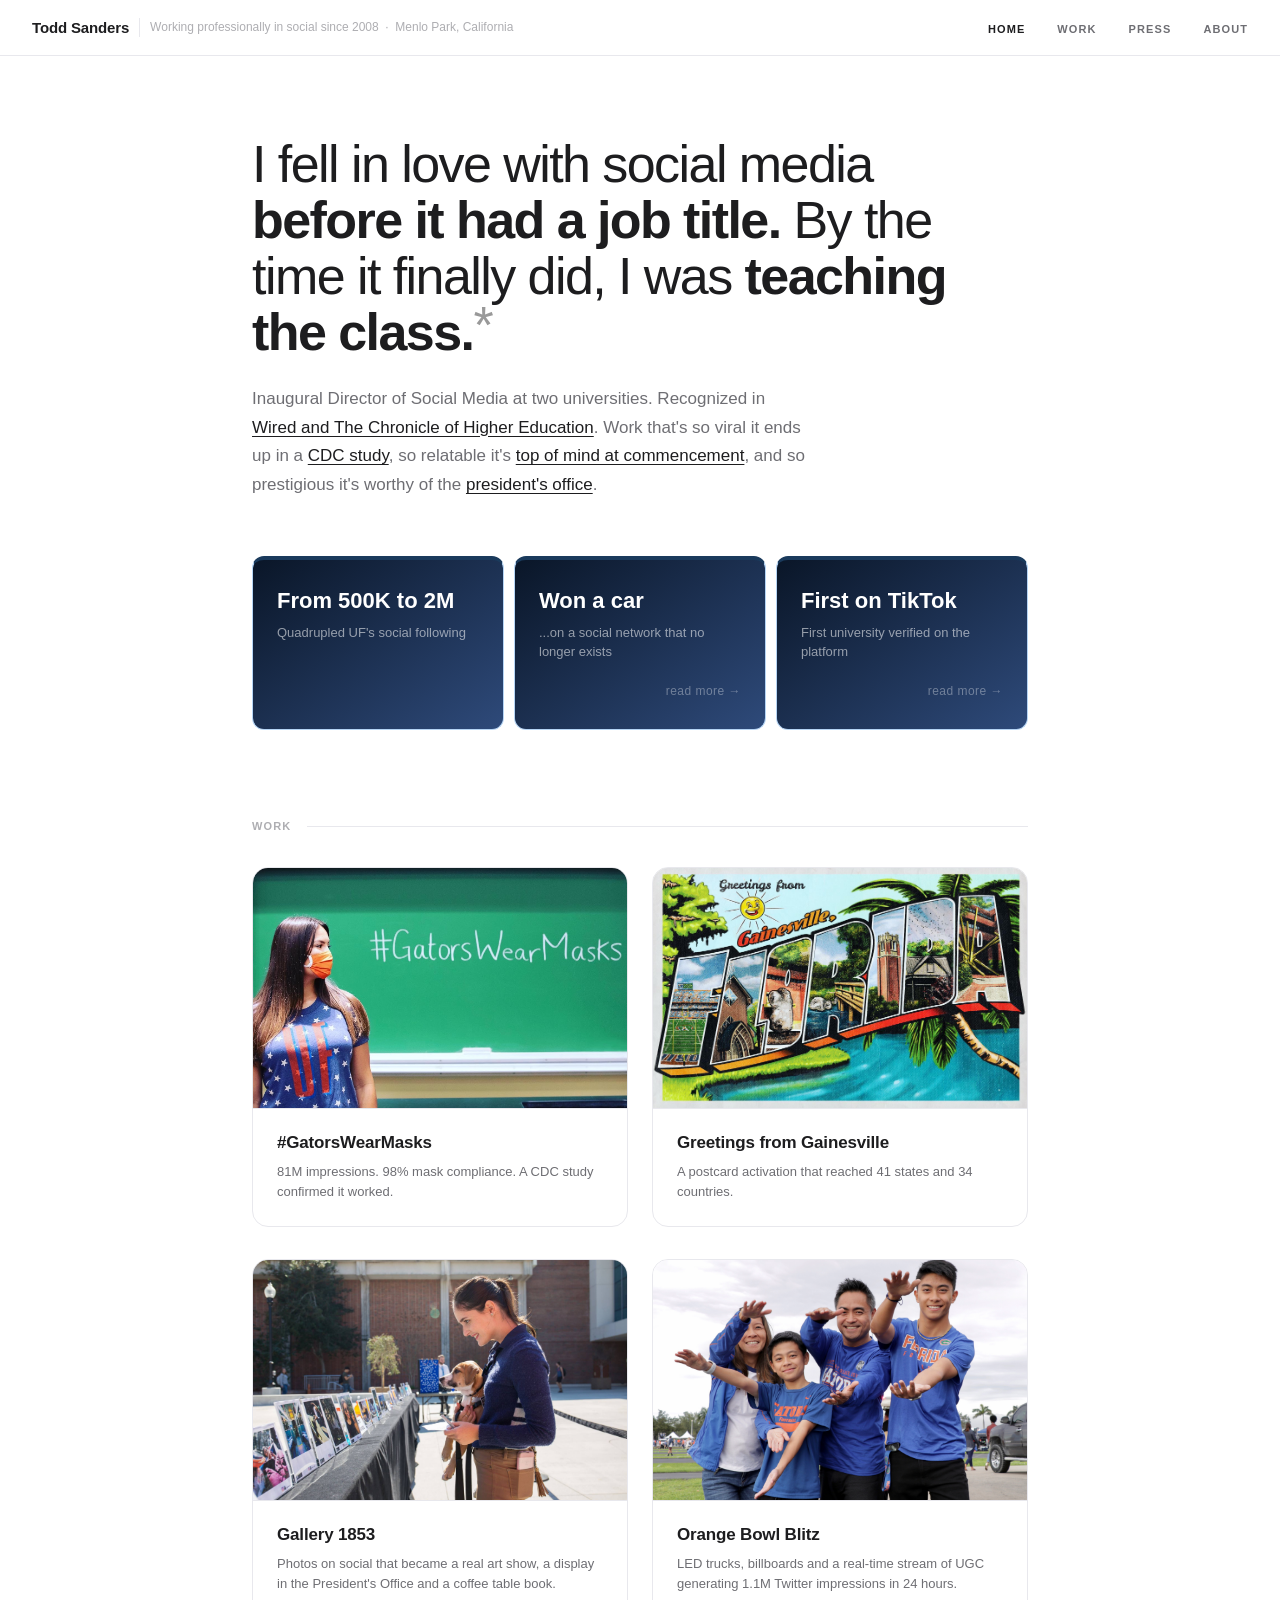
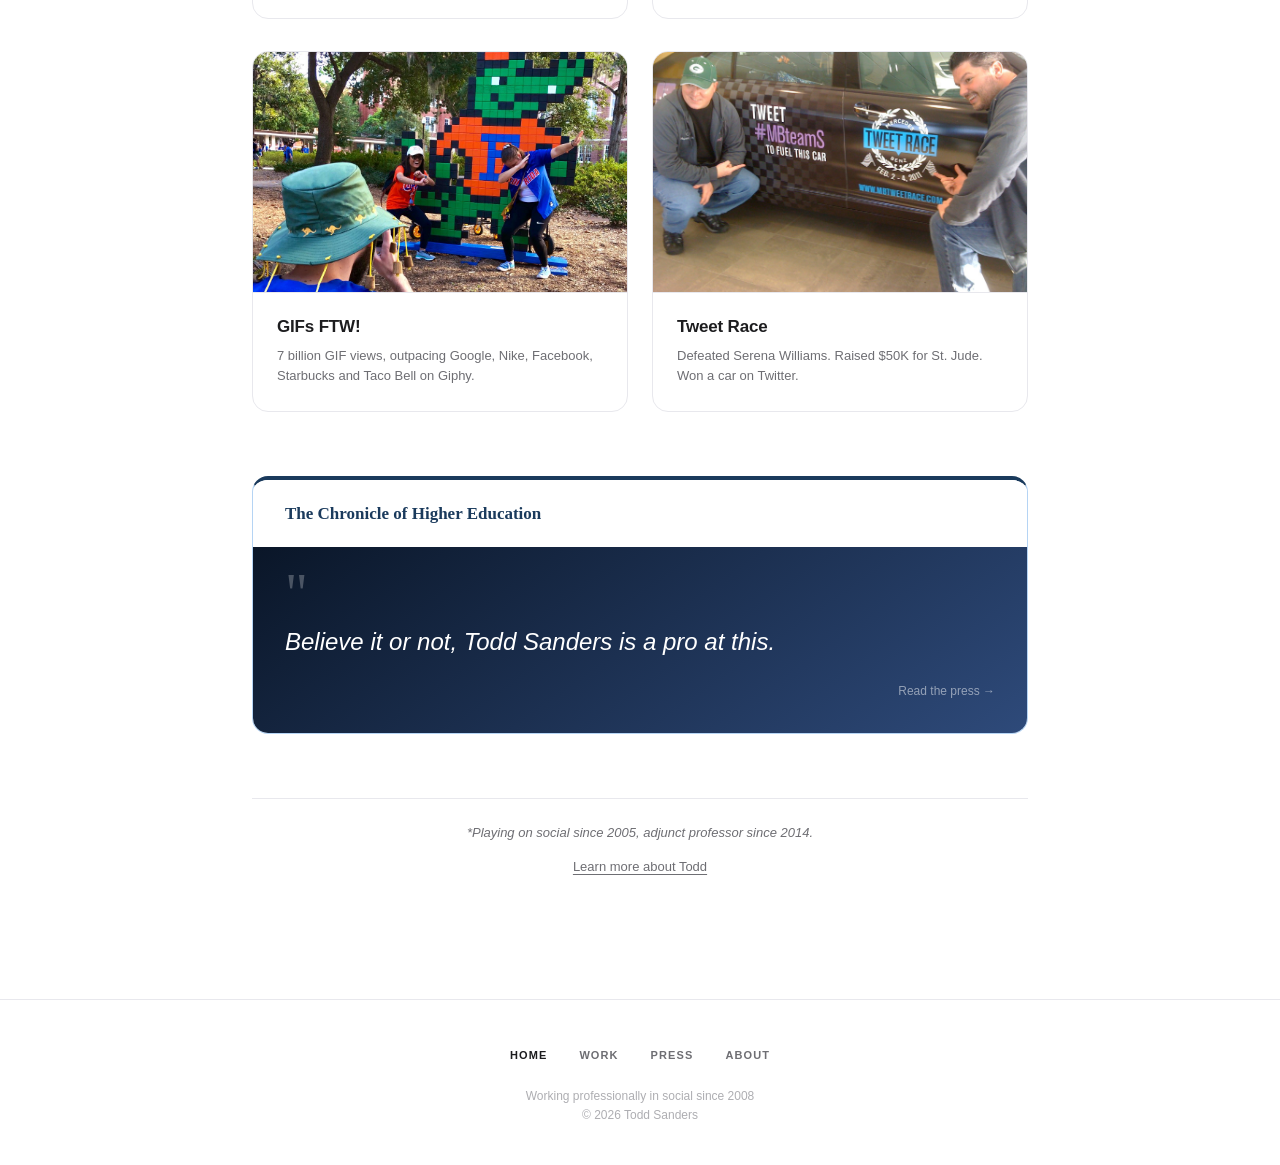
==== commit 9e847e9a: "fin2" ====
--- a/index.html
+++ b/index.html
@@ -52,7 +52,7 @@
   </div>
 
   <!-- SELECTED WORK -->
-  <div style="border-top:1px solid var(--border-light); margin-bottom:2rem; padding-top:2rem; display:flex; align-items:center; gap:1rem;" id="projects">
+  <div style="margin-bottom:2rem; padding-top:2rem; display:flex; align-items:center; gap:1rem;" id="projects">
     <span style="font-size:11px; font-weight:600; letter-spacing:0.1em; text-transform:uppercase; color:var(--text-tertiary);">Work</span>
     <div style="flex:1; height:1px; background:var(--border-light);"></div>
   </div>
@@ -125,7 +125,7 @@
   </a>
 
   <!-- BOTTOM TEASE -->
-  <div id="footnote" style="border-top:1px solid var(--border-light); padding:2rem 0 2rem; text-align:center;">
+  <div id="footnote" style="border-top:1px solid var(--border-light); padding:1.5rem 0; text-align:center;">
     <p style="font-size:13px; color:var(--text-secondary); font-style:italic; margin-bottom:0.5rem;">*Playing on social since 2005, adjunct professor since 2014.</p>
     <a href="about.html" style="font-size:13px; color:var(--text-secondary); text-decoration:underline; text-underline-offset:3px; transition:color 0.15s;" onmouseover="this.style.color='var(--text-primary)'" onmouseout="this.style.color='var(--text-secondary)'">Learn more about Todd</a>
   </div>
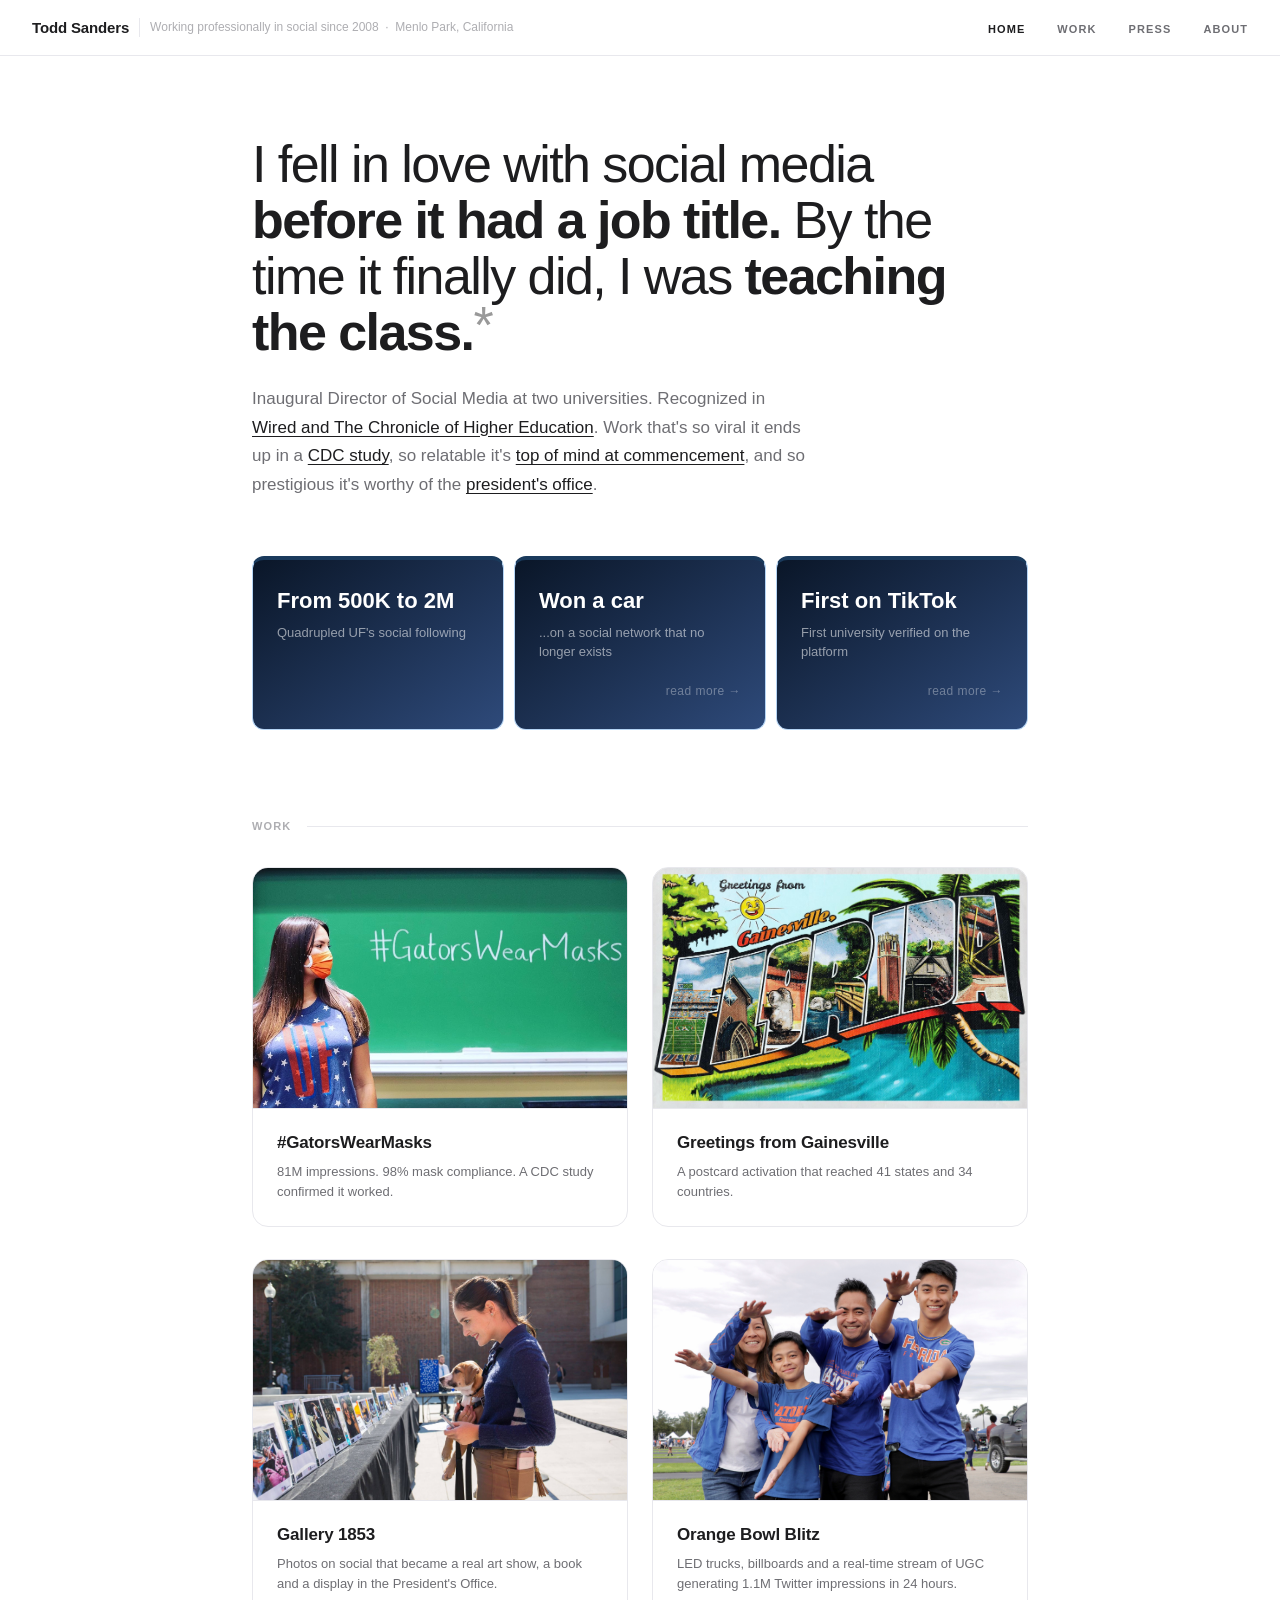
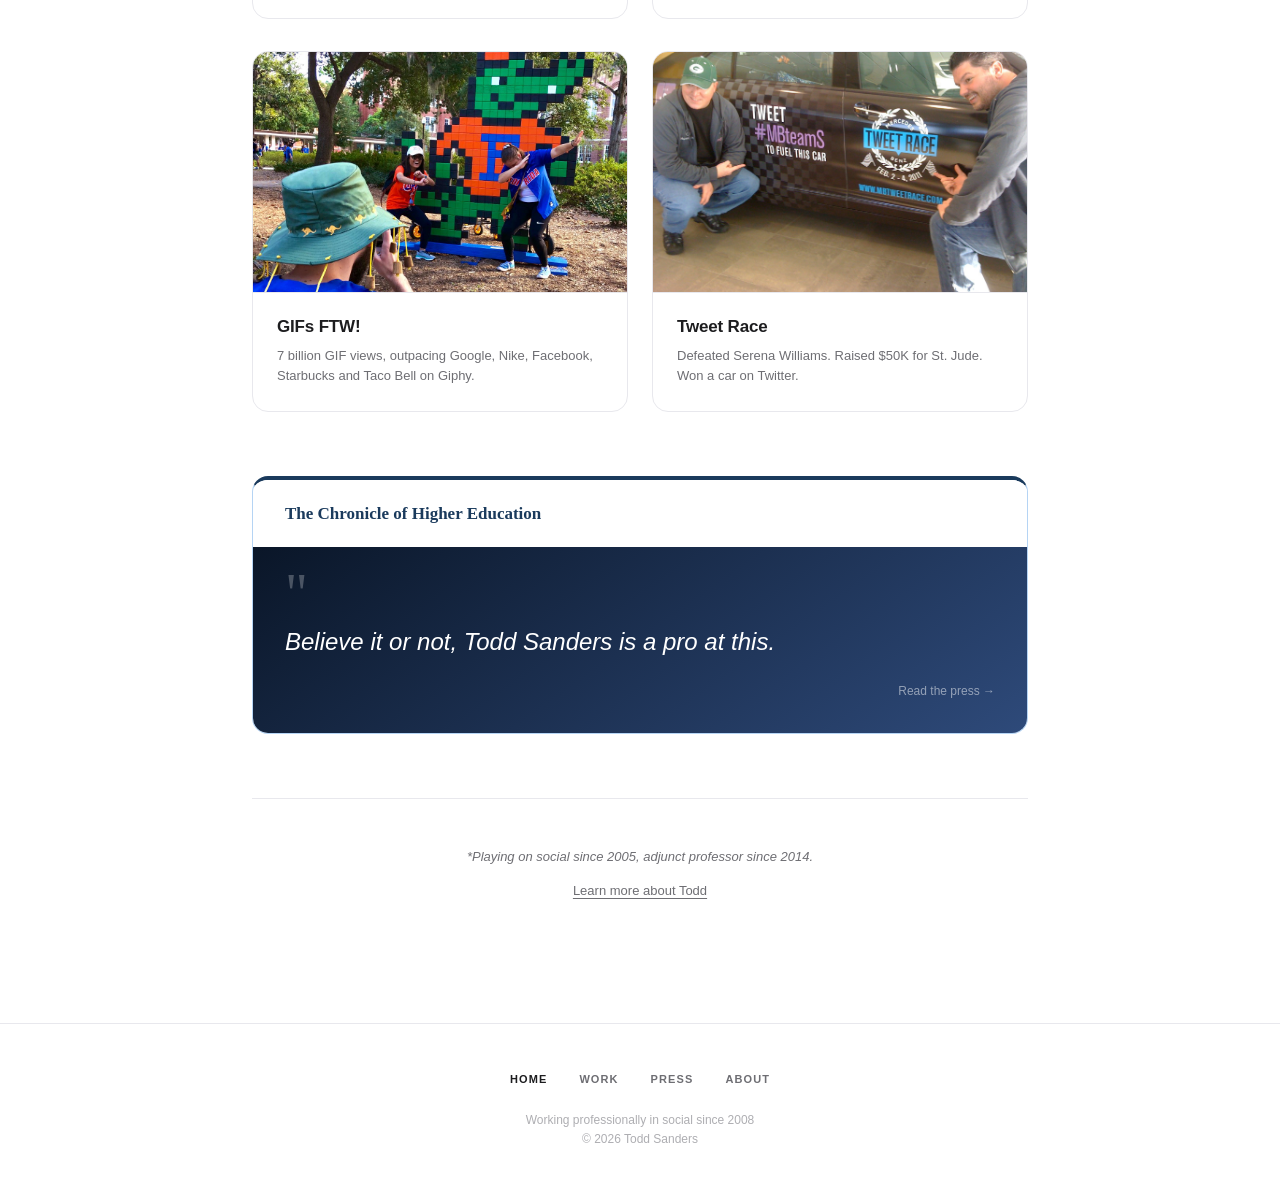
==== commit 0f5f1594: "v14 a" ====
--- a/index.html
+++ b/index.html
@@ -78,7 +78,7 @@
       <img src="assets/images/gallery-1853/vote.jpg" alt="Students voting at the Gallery 1853 pop-up art show" class="project-card-img" style="object-position:center 20%;">
       <div class="project-card-body">
         <div class="project-card-title">Gallery 1853</div>
-        <div class="project-card-desc">Photos on social that became a real art show, a display in the President's Office and a coffee table book.</div>
+        <div class="project-card-desc">Photos on social that became a real art show, a book and a display in the President's Office.</div>
       </div>
     </a>
 
@@ -125,7 +125,7 @@
   </a>
 
   <!-- BOTTOM TEASE -->
-  <div id="footnote" style="border-top:1px solid var(--border-light); padding:1.5rem 0; text-align:center;">
+  <div id="footnote" style="border-top:1px solid var(--border-light); padding:3rem 0 1.5rem; text-align:center;">
     <p style="font-size:13px; color:var(--text-secondary); font-style:italic; margin-bottom:0.5rem;">*Playing on social since 2005, adjunct professor since 2014.</p>
     <a href="about.html" style="font-size:13px; color:var(--text-secondary); text-decoration:underline; text-underline-offset:3px; transition:color 0.15s;" onmouseover="this.style.color='var(--text-primary)'" onmouseout="this.style.color='var(--text-secondary)'">Learn more about Todd</a>
   </div>
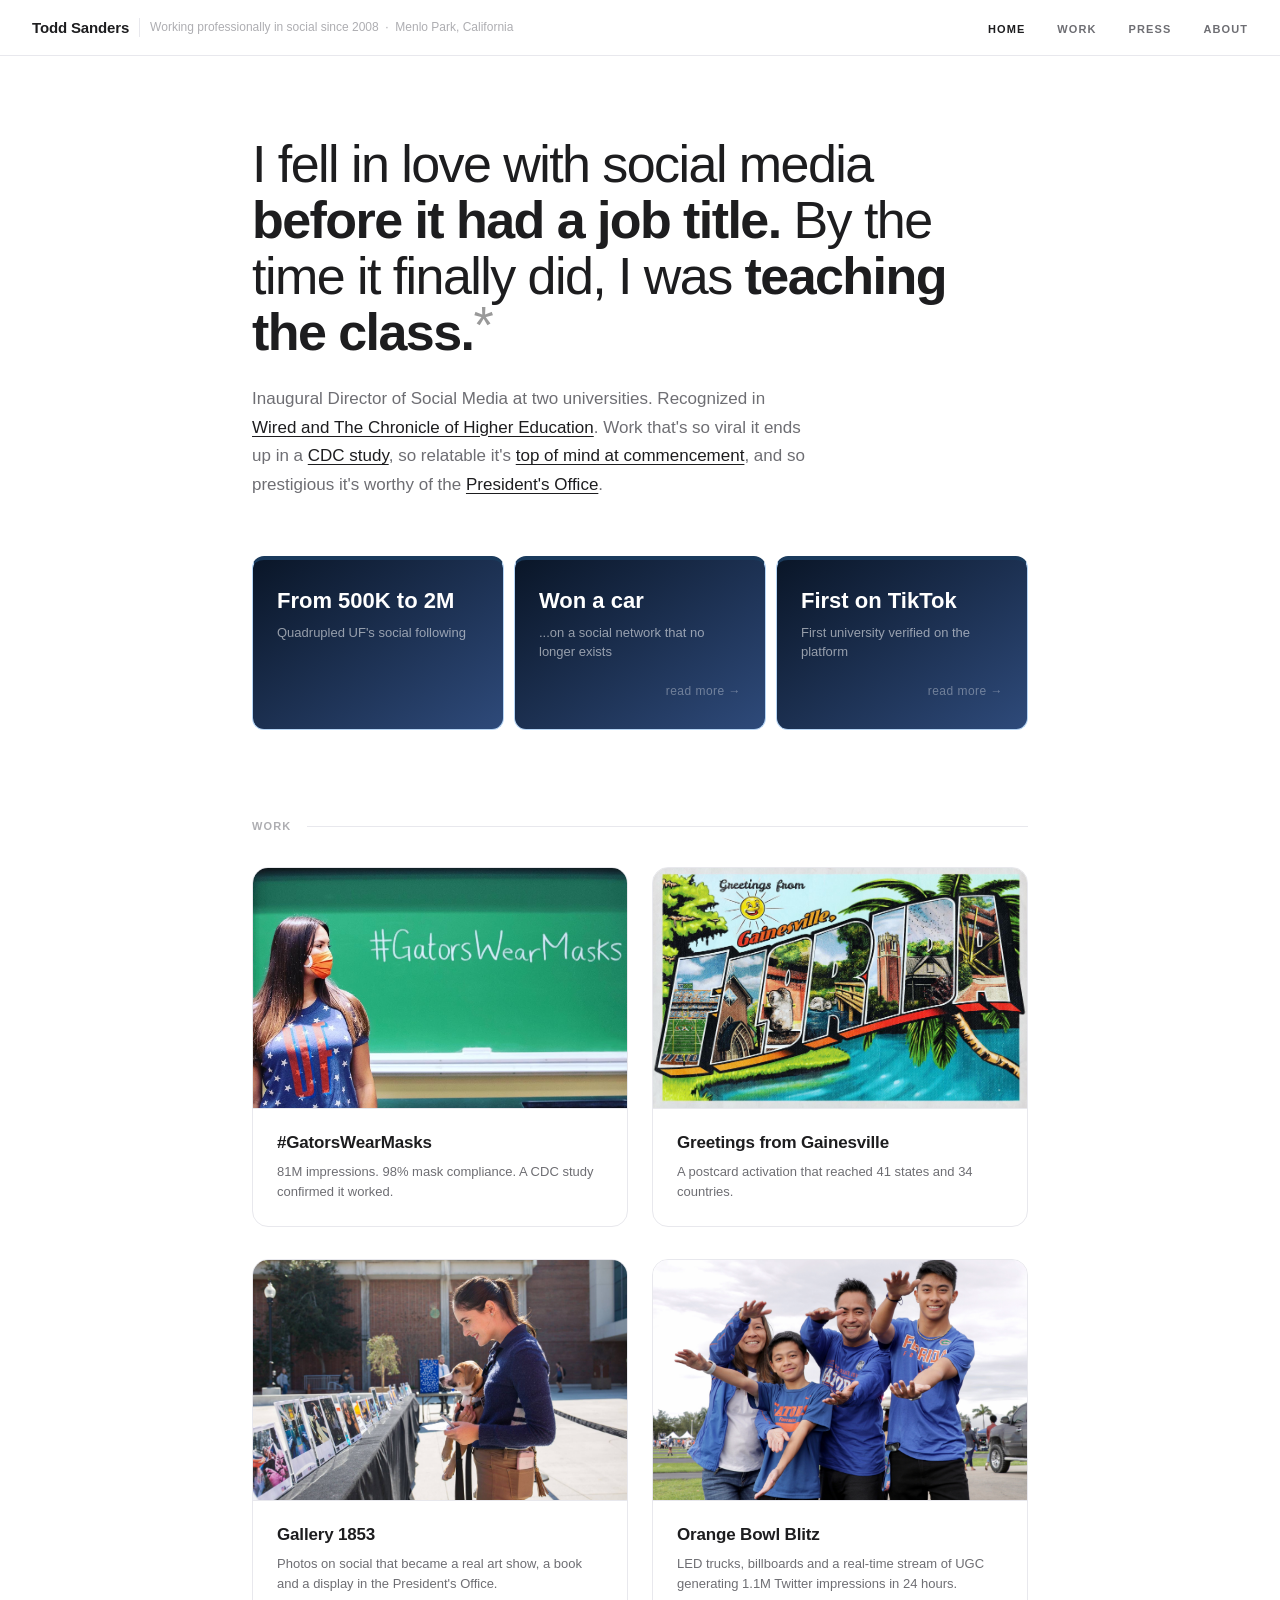
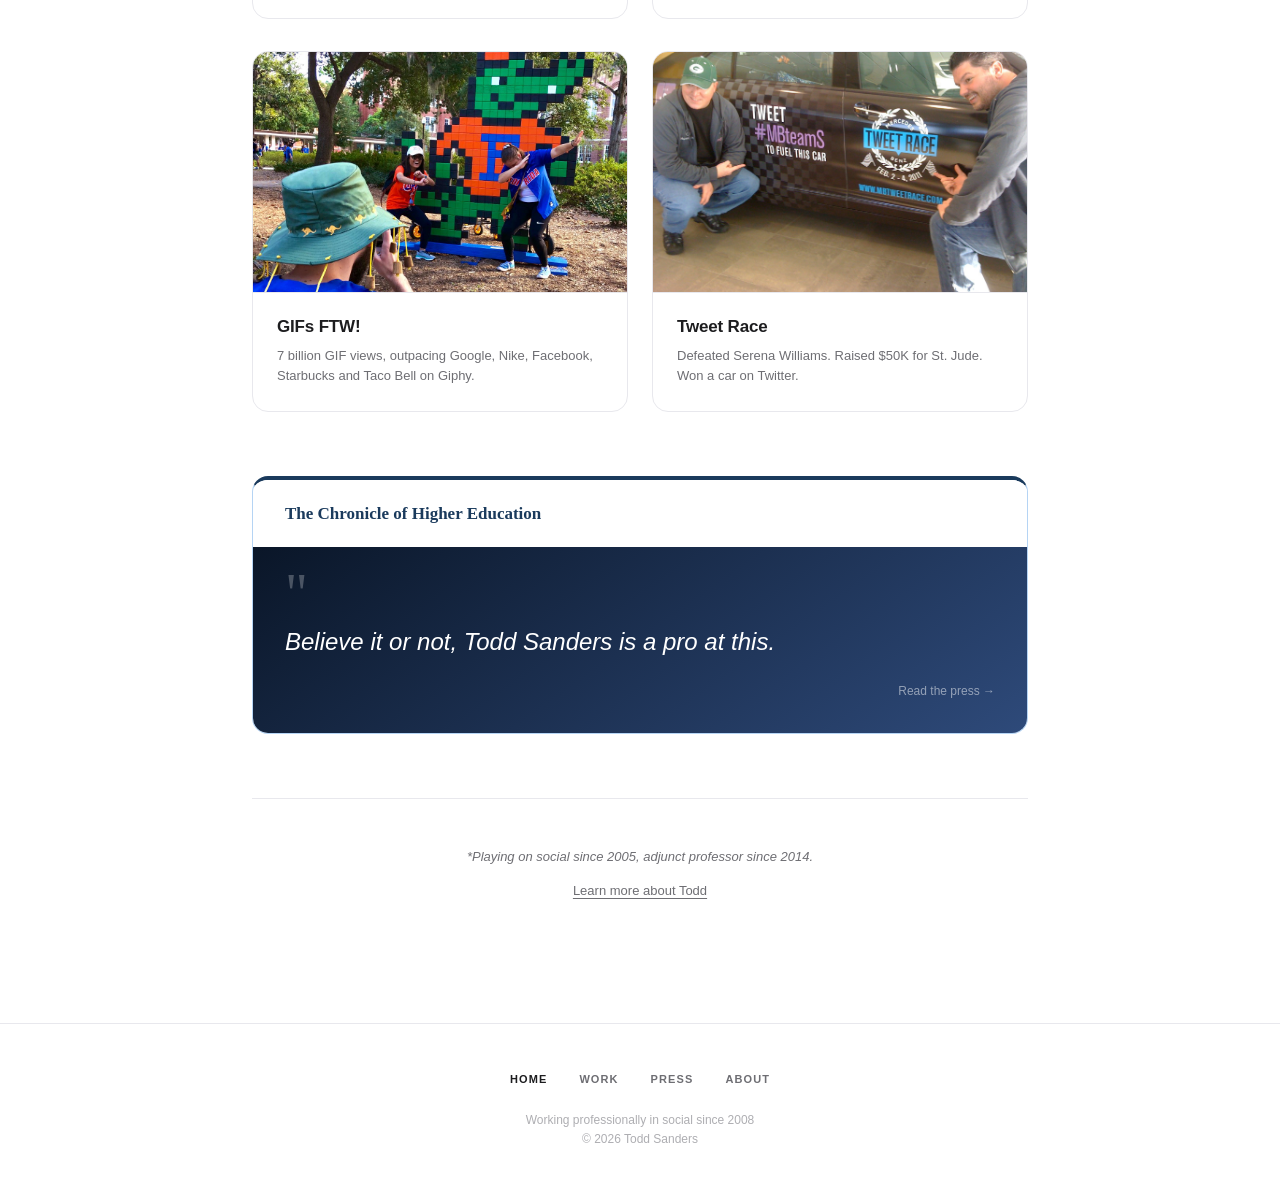
==== commit c38e4ae5: "vA fin" ====
--- a/index.html
+++ b/index.html
@@ -4,6 +4,13 @@
   <meta charset="UTF-8">
   <meta name="viewport" content="width=device-width, initial-scale=1.0">
   <title>Todd Sanders — Social Media</title>
+  <meta name="description" content="Todd Sanders, Menlo Park, CA — two-time inaugural director of social media. Built and managed social presence over 2M followers, 7B+ GIF views on Giphy, won a car on Twitter.">
+  <meta name="author" content="Todd Sanders">
+  <meta property="og:title" content="Todd Sanders — Social Media">
+  <meta property="og:description" content="Two-time inaugural director of social media. 2M+ followers, 7B Giphy views, won a car on Twitter. Menlo Park, CA.">
+  <meta property="og:url" content="https://tsandx.github.io/portfolio/">
+  <meta property="og:type" content="website">
+  <link rel="canonical" href="https://tsandx.github.io/portfolio/">
   <link rel="stylesheet" href="assets/style.css">
 </head>
 <body>
@@ -29,7 +36,7 @@
       <span style="font-weight:400;">I fell in love with social media </span><span style="font-weight:700;">before it had a job title.</span><span style="font-weight:400;"> By the time it finally did, I was </span><span style="font-weight:700;">teaching the class.</span><a href="#footnote" style="font-weight:400;font-size:1em;line-height:1;vertical-align:baseline;position:relative;top:-0.15em;text-decoration:none;color:#999999;transition:color 0.15s;" onmouseover="this.style.color='#1d1d1f'" onmouseout="this.style.color='#999999'">*</a>
     </h1>
     <p style="font-size:17px; color:var(--text-secondary); line-height:1.7; max-width:560px;">
-      Inaugural Director of Social Media at two universities. Recognized in <a href="press.html" style="color:var(--text-primary); text-decoration:underline; text-underline-offset:3px;">Wired and The Chronicle of Higher Education</a>. Work that's so viral it ends up in a <a href="projects/gators-wear-masks.html" style="color:var(--text-primary); text-decoration:underline; text-underline-offset:3px;">CDC study</a>, so relatable it's <a href="projects/gifs-ftw.html" style="color:var(--text-primary); text-decoration:underline; text-underline-offset:3px;">top of mind at commencement</a>, and so prestigious it's worthy of the <a href="projects/gallery-1853.html" style="color:var(--text-primary); text-decoration:underline; text-underline-offset:3px;">president's office</a>.
+      Inaugural Director of Social Media at two universities. Recognized in <a href="press.html" style="color:var(--text-primary); text-decoration:underline; text-underline-offset:3px;">Wired and The Chronicle of Higher Education</a>. Work that's so viral it ends up in a <a href="projects/gators-wear-masks.html" style="color:var(--text-primary); text-decoration:underline; text-underline-offset:3px;">CDC study</a>, so relatable it's <a href="projects/gifs-ftw.html" style="color:var(--text-primary); text-decoration:underline; text-underline-offset:3px;">top of mind at commencement</a>, and so prestigious it's worthy of the <a href="projects/gallery-1853.html" style="color:var(--text-primary); text-decoration:underline; text-underline-offset:3px;">President's Office</a>.
     </p>
   </div>
 
